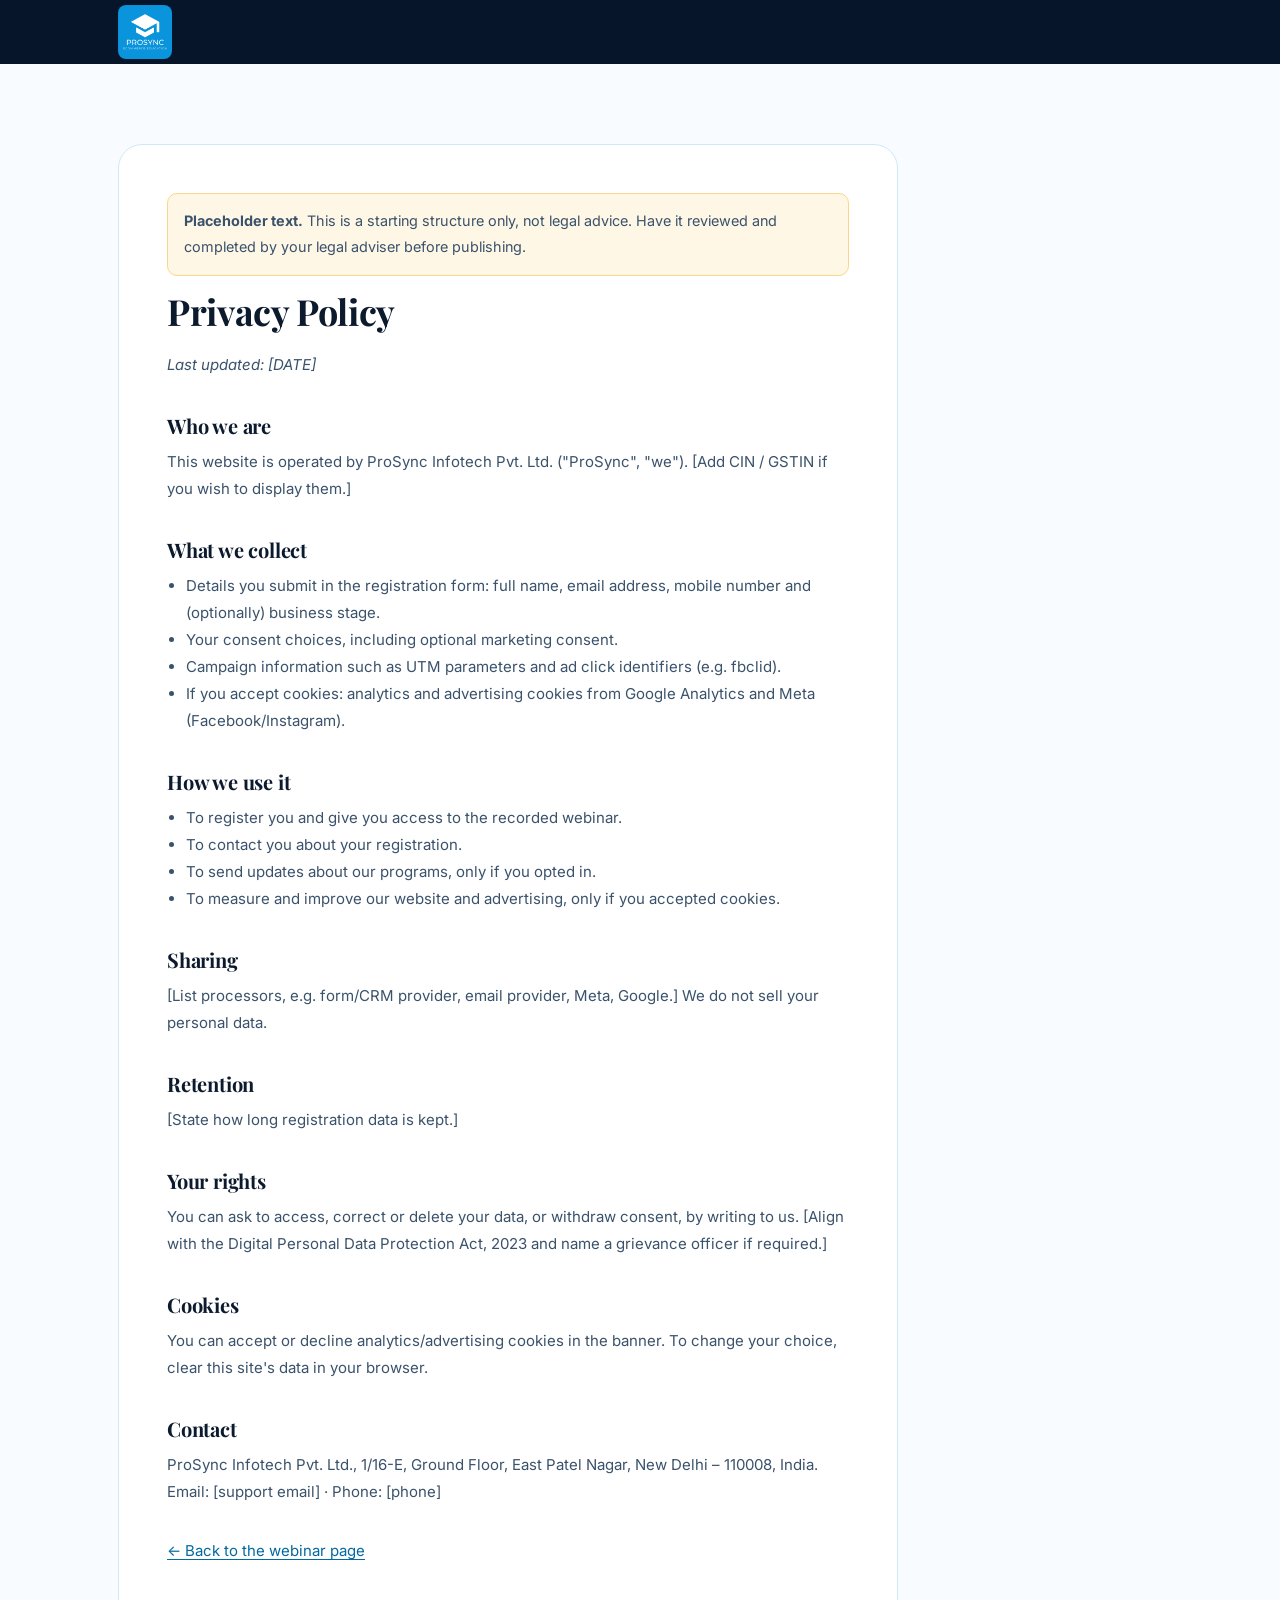
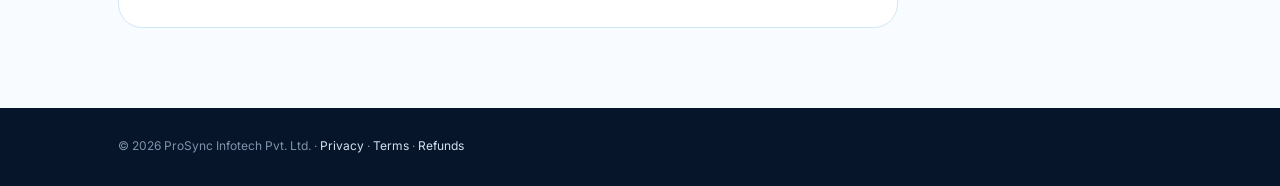
==== privacy-policy.html @ 49fde022 "Initial commit" ====
<!doctype html>
<html lang="en-IN">
<head>
  <meta charset="utf-8">
  <meta name="viewport" content="width=device-width, initial-scale=1">
  <title>Privacy Policy | ProSync Infotech</title>
  <meta name="description" content="Privacy Policy for ProSync Infotech's recorded e-commerce webinar.">
  <link rel="canonical" href="https://ecommerce-webinar.vercel.app/privacy-policy.html">
  <link rel="icon" type="image/png" sizes="32x32" href="assets/icons/favicon-32.png">
  <link rel="icon" type="image/png" sizes="192x192" href="assets/icons/favicon-192.png">
  <link rel="apple-touch-icon" href="assets/icons/apple-touch-icon.png">
  <link rel="preconnect" href="https://fonts.googleapis.com">
  <link rel="preconnect" href="https://fonts.gstatic.com" crossorigin>
  <link href="https://fonts.googleapis.com/css2?family=Playfair+Display:ital,wght@0,600;0,700;0,800;1,600;1,700&family=Inter:wght@400;500;600;700&display=swap" rel="stylesheet">
  <link rel="stylesheet" href="css/style.css">
  <link rel="stylesheet" href="css/responsive.css">
</head>
<body class="page">
  <header class="page-header">
    <div class="container header__inner">
      <a class="brand" href="index.html" aria-label="ProSync Infotech — back to webinar page">
        <img class="brand__logo" src="assets/images/prosync-logo.png" width="64" height="64" alt="ProSync Ecommerce Education">
      </a>
    </div>
  </header>
  <main class="page-main" id="main">
    <div class="container">
      <article class="legal">
        <p class="note"><strong>Placeholder text.</strong> This is a starting structure only, not legal advice. Have it reviewed and completed by your legal adviser before publishing.</p>
        <h1>Privacy Policy</h1>
        <p><em>Last updated: [DATE]</em></p>
        <h2>Who we are</h2>
        <p>This website is operated by ProSync Infotech Pvt. Ltd. ("ProSync", "we"). [Add CIN / GSTIN if you wish to display them.]</p>
        <h2>What we collect</h2>
        <ul>
          <li>Details you submit in the registration form: full name, email address, mobile number and (optionally) business stage.</li>
          <li>Your consent choices, including optional marketing consent.</li>
          <li>Campaign information such as UTM parameters and ad click identifiers (e.g. fbclid).</li>
          <li>If you accept cookies: analytics and advertising cookies from Google Analytics and Meta (Facebook/Instagram).</li>
        </ul>
        <h2>How we use it</h2>
        <ul>
          <li>To register you and give you access to the recorded webinar.</li>
          <li>To contact you about your registration.</li>
          <li>To send updates about our programs, only if you opted in.</li>
          <li>To measure and improve our website and advertising, only if you accepted cookies.</li>
        </ul>
        <h2>Sharing</h2>
        <p>[List processors, e.g. form/CRM provider, email provider, Meta, Google.] We do not sell your personal data.</p>
        <h2>Retention</h2>
        <p>[State how long registration data is kept.]</p>
        <h2>Your rights</h2>
        <p>You can ask to access, correct or delete your data, or withdraw consent, by writing to us. [Align with the Digital Personal Data Protection Act, 2023 and name a grievance officer if required.]</p>
        <h2>Cookies</h2>
        <p>You can accept or decline analytics/advertising cookies in the banner. To change your choice, clear this site's data in your browser.</p>
        <h2>Contact</h2>
        <p>ProSync Infotech Pvt. Ltd., 1/16-E, Ground Floor, East Patel Nagar, New Delhi – 110008, India.<br>Email: [support email] · Phone: [phone]</p>
        <p style="margin-top:2rem"><a href="index.html">← Back to the webinar page</a></p>
      </article>
    </div>
  </main>
  <footer class="site-footer" style="padding-top:28px">
    <div class="container footer__base" style="margin-top:0;border:0;padding-top:0">
      <p>© 2026 ProSync Infotech Pvt. Ltd. · <a href="privacy-policy.html">Privacy</a> · <a href="terms.html">Terms</a> · <a href="refund-policy.html">Refunds</a></p>
    </div>
  </footer>
</body>
</html>
---- css/style.css ----
/* ==========================================================================
   ProSync Grand E-Commerce AI Summit landing page — styles (mobile-first)
   Palette: Midnight Blue #08203F, Sky Blue #0EA5E9, with supporting blues.
   ========================================================================== */
:root {
  --navy-900: #061529;
  --navy: #08203f; /* brand Midnight Blue */
  --blue: #0ea5e9; /* reference accent */
  --blue-dark: #0284c7;
  --blue-deeper: #0369a1;
  --blue-soft: #e0f2fe;
  --sky: #0ea5e9; /* brand Sky Blue */
  --sky-300: #7dd3fc;
  --gold-soft: #fcd58a;
  --white: #ffffff;
  --light: #f8fbff;
  --line: #d1e9f6;
  --text: #0c1a2e; /* reference ink */
  --muted: #3a526b; /* reference ink-mid */
  --muted-light: #7a93ae; /* reference ink-light */

  --font-head: "Playfair Display", Georgia, "Times New Roman", serif;
  --font-body:
    "Inter", system-ui, -apple-system, "Segoe UI", Roboto, sans-serif;

  --fs-h1: clamp(34px, 4vw, 52px);
  --fs-h2: clamp(22px, 2.3vw, 30px);
  --fs-h3: 20px;
  --fs-lead: 15px;

  --r-sm: 10px;
  --r: 16px;
  --r-lg: 24px;
  --shadow-sm: 0 1px 2px rgba(8, 32, 63, 0.06), 0 2px 8px rgba(8, 32, 63, 0.05);
  --shadow:
    0 2px 6px rgba(8, 32, 63, 0.05), 0 18px 40px -18px rgba(8, 32, 63, 0.22);
  --shadow-lg: 0 30px 70px -30px rgba(3, 12, 28, 0.55);
  --ease: cubic-bezier(0.22, 0.61, 0.36, 1);
  --header-h: 60px;
  --gutter: 16px;
}
*, *::before, *::after {
  box-sizing: border-box;
}
[hidden] {
  display: none !important;
}
html {
  -webkit-text-size-adjust: 100%;
  scroll-behavior: smooth;
  scroll-padding-top: calc(var(--header-h) + 12px);
}
body {
  margin: 0;
  font-family: var(--font-body);
  font-size: 15px;
  line-height: 1.65;
  color: var(--text);
  background: var(--light);
  -webkit-font-smoothing: antialiased;
  overflow-x: hidden;
}
img, video, svg {
  display: block;
  max-width: 100%;
}
h1, h2, h3, h4 {
  font-family: var(--font-head);
  line-height: 1.2;
  margin: 0 0 0.5em;
  letter-spacing: -0.01em;
  color: inherit;
}
h2 {
  font-size: var(--fs-h2);
  font-weight: 700;
}
h3 {
  font-size: var(--fs-h3);
  font-weight: 700;
  letter-spacing: -0.01em;
}
p {
  margin: 0 0 1em;
}
a {
  color: var(--blue-deeper);
  text-underline-offset: 3px;
}
ul, ol {
  margin: 0;
  padding: 0;
}
button {
  font: inherit;
}
.ic {
  width: 1.25em;
  height: 1.25em;
  fill: none;
  stroke: currentColor;
  stroke-width: 1.8;
  stroke-linecap: round;
  stroke-linejoin: round;
  flex-shrink: 0;
}
.sr-only {
  position: absolute;
  width: 1px;
  height: 1px;
  overflow: hidden;
  clip: rect(0 0 0 0);
  white-space: nowrap;
}
.skip-link {
  position: absolute;
  left: 12px;
  top: -60px;
  z-index: 200;
  background: var(--white);
  color: var(--navy);
  padding: 10px 16px;
  border-radius: var(--r-sm);
  font-weight: 600;
}
.skip-link:focus {
  top: 12px;
}
:focus-visible {
  outline: 3px solid var(--sky);
  outline-offset: 3px;
  border-radius: 6px;
}
.container {
  width: 100%;
  max-width: 1100px;
  margin: 0 auto;
  padding: 0 var(--gutter);
}
/* ---------- Buttons ---------- */
.btn {
  --bg: var(--navy);
  --fg: var(--white);
  display: inline-flex;
  align-items: center;
  justify-content: center;
  gap: 0.55em;
  min-height: 44px;
  padding: 0.8em 1.6em;
  border: 1.5px solid transparent;
  border-radius: 6px;
  background: var(--bg);
  color: var(--fg);
  font-family: var(--font-body);
  font-weight: 600;
  font-size: 15px;
  line-height: 1.2;
  letter-spacing: 0.01em;
  text-decoration: none;
  cursor: pointer;
  text-align: center;
  transition:
    transform 0.2s var(--ease),
    box-shadow 0.2s var(--ease),
    background-color 0.2s,
    color 0.2s;
}
.btn .ic {
  transition: transform 0.2s var(--ease);
}
.btn:hover .ic {
  transform: translateX(3px);
}
.btn--primary {
  --bg: var(--blue);
  background: var(--bg);
  box-shadow: 0 3px 14px rgba(14, 165, 233, 0.3);
}
.btn--primary:hover {
  --bg: var(--blue-dark);
  transform: translateY(-1px);
  box-shadow: 0 5px 20px rgba(14, 165, 233, 0.4);
}
.btn--primary:active {
  transform: translateY(0);
}
.btn--sm {
  min-height: 38px;
  padding: 0.5em 1.2em;
  font-size: 14px;
}
.btn--lg {
  min-height: 48px;
  padding: 0.85em 1.8em;
  font-size: 15px;
}
.btn--block {
  width: 100%;
}
.btn:disabled {
  opacity: 0.7;
  cursor: progress;
  transform: none;
}
/* ---------- Small elements ---------- */
.pill {
  display: inline-flex;
  align-items: center;
  gap: 0.5em;
  padding: 0.4em 0.9em;
  border-radius: 999px;
  font-size: 12.5px;
  font-weight: 600;
}
.pill--dark {
  background: rgba(14, 165, 233, 0.12);
  color: var(--sky-300);
  border: 1px solid rgba(14, 165, 233, 0.3);
}
.eyebrow {
  font-family: var(--font-body);
  font-size: 11px;
  font-weight: 700;
  letter-spacing: 0.14em;
  text-transform: uppercase;
  color: var(--blue);
  margin-bottom: 10px;
}
.eyebrow--gold {
  color: var(--gold-soft);
}
.eyebrow--cyan {
  color: var(--sky-300);
}
.dot {
  width: 8px;
  height: 8px;
  border-radius: 50%;
  background: #ef4444;
  box-shadow: 0 0 0 4px rgba(239, 68, 68, 0.18);
  flex-shrink: 0;
}
.tag {
  display: inline-flex;
  align-items: center;
  gap: 0.5em;
  font-size: 0.78rem;
  font-weight: 700;
  letter-spacing: 0.04em;
  text-transform: uppercase;
  padding: 0.45em 0.85em;
  border-radius: 999px;
}
.tag--rec {
  background: rgba(6, 21, 41, 0.82);
  color: var(--white);
}
/* ---------- Header ---------- */
.site-header {
  position: fixed;
  inset: 0 0 auto 0;
  z-index: 100;
  height: var(--header-h);
  color: var(--white);
  transition:
    background-color 0.3s,
    box-shadow 0.3s,
    backdrop-filter 0.3s;
}
.site-header.is-scrolled {
  background: rgba(6, 21, 41, 0.9);
  backdrop-filter: blur(10px);
  -webkit-backdrop-filter: blur(10px);
  box-shadow: 0 1px 0 rgba(255, 255, 255, 0.08);
}
.header__inner {
  height: 100%;
  display: flex;
  align-items: center;
  justify-content: space-between;
  gap: 1rem;
}
.brand {
  display: inline-flex;
  align-items: center;
  gap: 0.6em;
  text-decoration: none;
  color: inherit;
}
.site-footer a.f-addr {
  align-items: flex-start;
  line-height: 1.55;
}
.site-footer a.f-addr .ic {
  margin-top: 0.15em;
}
.brand__logo {
  display: block;
  width: auto;
  height: 54px;
  border-radius: 8px;
}
.site-footer .brand__logo {
  height: 84px;
}
.nav-toggle {
  position: relative;
  width: 44px;
  height: 44px;
  border: 0;
  border-radius: 12px;
  background: rgba(255, 255, 255, 0.08);
  color: var(--white);
  cursor: pointer;
}
.nav-toggle__bar, .nav-toggle__bar::before, .nav-toggle__bar::after {
  position: absolute;
  left: 12px;
  width: 20px;
  height: 2px;
  border-radius: 2px;
  background: currentColor;
  content: "";
  transition:
    transform 0.25s var(--ease),
    opacity 0.2s;
}
.nav-toggle__bar {
  top: 21px;
}
.nav-toggle__bar::before {
  left: 0;
  top: -6px;
}
.nav-toggle__bar::after {
  left: 0;
  top: 6px;
}
.nav-open .nav-toggle__bar {
  background: transparent;
}
.nav-open .nav-toggle__bar::before {
  transform: translateY(6px) rotate(45deg);
}
.nav-open .nav-toggle__bar::after {
  transform: translateY(-6px) rotate(-45deg);
}
.site-nav {
  position: fixed;
  inset: var(--header-h) 0 auto 0;
  display: grid;
  gap: 0.25rem;
  padding: 1rem var(--gutter) 1.5rem;
  background: var(--navy-900);
  border-bottom: 1px solid rgba(255, 255, 255, 0.08);
  transform: translateY(-8px);
  opacity: 0;
  visibility: hidden;
  transition:
    opacity 0.2s,
    transform 0.25s var(--ease),
    visibility 0s 0.25s;
}
.nav-open .site-nav {
  opacity: 1;
  transform: none;
  visibility: visible;
  transition:
    opacity 0.2s,
    transform 0.25s var(--ease);
}
.site-nav a:not(.btn) {
  color: #d5e1f0;
  text-decoration: none;
  font-weight: 500;
  font-size: 14px;
  padding: 0.75rem 0.25rem;
  border-bottom: 1px solid rgba(255, 255, 255, 0.06);
}
.site-nav a:not(.btn):hover {
  color: var(--white);
}
.site-nav .btn {
  margin-top: 0.75rem;
}
/* ---------- Hero ---------- */
.hero {
  position: relative;
  overflow: hidden;
  isolation: isolate;
  background: var(--navy-900);
  color: var(--white);
  padding: calc(var(--header-h) + 20px) 0 48px;
}
.hero__bg {
  position: absolute;
  inset: 0;
  z-index: -1;
  background:
    radial-gradient(
      60% 50% at 85% 20%,
      rgba(14, 165, 233, 0.22),
      transparent 70%
    ),
    radial-gradient(
      50% 50% at 10% 90%,
      rgba(23, 105, 255, 0.2),
      transparent 70%
    ),
    linear-gradient(180deg, var(--navy-900), var(--navy));
}
.hero__bg::after {
  content: "";
  position: absolute;
  inset: 0;
  background-image:
    linear-gradient(rgba(255, 255, 255, 0.04) 1px, transparent 1px),
    linear-gradient(90deg, rgba(255, 255, 255, 0.04) 1px, transparent 1px);
  background-size: 56px 56px;
  mask-image: radial-gradient(70% 60% at 60% 40%, #000, transparent 75%);
  -webkit-mask-image: radial-gradient(
    70% 60% at 60% 40%,
    #000,
    transparent 75%
  );
}
.hero__grid {
  display: grid;
  gap: 2.25rem;
}
.hero__title {
  font-size: var(--fs-h1);
  font-weight: 800;
  letter-spacing: -0.02em;
  line-height: 1.15;
  margin: 20px 0;
}
.hero__title span {
  color: var(--sky-300);
  font-style: italic;
}
.hero__title--first {
  margin-bottom: 0;
}
.hero__title--second {
  margin-top: 0;
  font-size: clamp(22px, 2.4vw, 32px);
}
.hero__sub {
  font-size: var(--fs-lead);
  line-height: 1.8;
  color: #c6d3e3;
  max-width: 520px;
}
.price-tag {
  position: relative;
  display: inline-flex;
  flex-direction: column;
  align-items: flex-start;
  margin: 2rem 0 0;
  padding: 22px 30px 12px;
  border-radius: 18px;
  background: linear-gradient(
    160deg,
    rgba(14, 165, 233, 0.24),
    rgba(8, 32, 63, 0.55) 70%
  );
  border: 1px solid rgba(125, 211, 252, 0.35);
  box-shadow:
    inset 0 1px 0 rgba(255, 255, 255, 0.18),
    0 18px 40px -18px rgba(14, 165, 233, 0.7);
  -webkit-backdrop-filter: blur(10px);
  backdrop-filter: blur(10px);
}
.price-tag__label {
  position: absolute;
  top: -12px;
  left: 24px;
  padding: 4px 14px;
  border-radius: 999px;
  background: var(--blue);
  color: var(--white);
  font-size: 11px;
  font-weight: 700;
  letter-spacing: 0.14em;
  text-transform: uppercase;
  box-shadow: 0 6px 16px -4px rgba(14, 165, 233, 0.7);
}
.price-tag__amount {
  font-family: var(--font-body);
  font-size: clamp(38px, 6vw, 50px);
  font-weight: 800;
  line-height: 1.1;
  letter-spacing: -0.02em;
  background: linear-gradient(180deg, #ffffff 30%, var(--sky-300));
  -webkit-background-clip: text;
  background-clip: text;
  color: transparent;
}
.price-tag__note {
  align-self: stretch;
  margin-top: 8px;
  padding-top: 8px;
  border-top: 1px dashed rgba(125, 211, 252, 0.35);
  font-size: 12.5px;
  color: #d5e1f0;
}
.hero__actions {
  display: grid;
  gap: 0.75rem;
  margin: 1.75rem 0 1.5rem;
}
.hero__facts {
  list-style: none;
  display: grid;
  gap: 0.45rem;
  font-size: 13px;
  color: #afc0d4;
}
.hero__facts li {
  display: flex;
  align-items: center;
  gap: 0.55em;
}
.hero__facts .ic {
  color: var(--sky);
}
.hero__media {
  position: relative;
  margin: 0;
  max-width: 460px;
  width: 100%;
  justify-self: center;
}
/* Glass frame around the photo */
.hero__media {
  padding: 10px;
  border-radius: calc(var(--r-lg) + 10px);
  background: linear-gradient(
    145deg,
    rgba(255, 255, 255, 0.22),
    rgba(255, 255, 255, 0.05) 45%,
    rgba(14, 165, 233, 0.18)
  );
  border: 1px solid rgba(255, 255, 255, 0.28);
  box-shadow:
    inset 0 1px 0 rgba(255, 255, 255, 0.35),
    0 30px 60px -20px rgba(3, 12, 28, 0.75),
    0 0 60px -10px rgba(14, 165, 233, 0.35);
  -webkit-backdrop-filter: blur(16px) saturate(160%);
  backdrop-filter: blur(16px) saturate(160%);
}
.hero__media picture, .hero__media img, .hero__video {
  border-radius: var(--r-lg);
}
.hero__video {
  display: block;
  width: 100%;
  height: auto;
  aspect-ratio: 16 / 9;
  object-fit: cover;
  background: var(--navy-900);
  cursor: pointer;
  box-shadow: 0 10px 30px -10px rgba(3, 12, 28, 0.6);
}
/* Play/pause + sound controls (glass, top-right of the video) */
.hero__controls {
  position: absolute;
  top: 22px;
  right: 22px;
  display: flex;
  gap: 8px;
}
.vc-btn {
  display: grid;
  place-items: center;
  width: 38px;
  height: 38px;
  padding: 0;
  border-radius: 50%;
  border: 1px solid rgba(255, 255, 255, 0.35);
  background: rgba(6, 21, 41, 0.5);
  color: var(--white);
  cursor: pointer;
  -webkit-backdrop-filter: blur(10px);
  backdrop-filter: blur(10px);
  transition: background-color 0.2s, transform 0.2s var(--ease);
}
.vc-btn:hover {
  background: rgba(14, 165, 233, 0.75);
  transform: scale(1.06);
}
.vc-btn svg {
  width: 18px;
  height: 18px;
}
.vc-play, .vc-muted {
  display: none;
}
.hero__media.is-paused .vc-play {
  display: block;
}
.hero__media.is-paused .vc-pause {
  display: none;
}
.hero__media.is-muted .vc-muted {
  display: block;
}
.hero__media.is-muted .vc-sound {
  display: none;
}
/* Shown only while the browser is blocking sound */
.vc-prompt {
  position: absolute;
  left: 50%;
  top: 22px;
  transform: translateX(-50%);
  display: none;
  align-items: center;
  gap: 8px;
  padding: 8px 16px;
  border-radius: 999px;
  border: 1px solid rgba(255, 255, 255, 0.4);
  background: rgba(14, 165, 233, 0.85);
  color: var(--white);
  font: 600 13px/1 var(--font-body);
  white-space: nowrap;
  cursor: pointer;
  box-shadow: 0 8px 24px -8px rgba(14, 165, 233, 0.8);
  -webkit-backdrop-filter: blur(10px);
  backdrop-filter: blur(10px);
  animation: vc-pulse 1.6s ease-in-out infinite;
}
.vc-prompt svg {
  width: 16px;
  height: 16px;
}
.hero__media.needs-gesture .vc-prompt {
  display: inline-flex;
}
/* Tablet + phone: bigger touch targets, tighter frame, centred sound prompt */
@media (max-width: 1023px) {
  .hero__media {
    max-width: 560px;
    margin-inline: auto;
    padding: 8px;
  }
  .hero__controls {
    top: 16px;
    right: 16px;
  }
  .vc-btn {
    width: 44px;
    height: 44px;
  }
  .hero__badge {
    left: 16px;
    right: 16px;
    bottom: 16px;
  }
  .price-tag {
    margin-top: 1.25rem;
  }
}
@media (max-width: 480px) {
  .hero__media {
    padding: 6px;
    border-radius: 22px;
  }
  .hero__video, .hero__media img {
    border-radius: 16px;
  }
  .hero__badge {
    left: 12px;
    right: 12px;
    bottom: 12px;
    padding: 0.55rem 0.8rem;
  }
  .hero__badge strong {
    font-size: 13px;
  }
  .hero__badge small {
    font-size: 11px;
  }
  .vc-prompt {
    top: 50%;
    left: 50%;
    transform: translate(-50%, -50%);
    padding: 10px 14px;
    font-size: 12.5px;
  }
  .price-tag {
    display: flex;
    width: 100%;
    padding: 22px 20px 12px;
  }
  .price-tag__amount {
    font-size: clamp(38px, 12vw, 48px);
  }
}
/* While sound is blocked by the browser, nudge the viewer to unmute */
.hero__media.is-muted.needs-gesture [data-video-mute] {
  animation: vc-pulse 1.6s ease-in-out infinite;
}
@keyframes vc-pulse {
  0%, 100% {
    box-shadow: 0 0 0 0 rgba(14, 165, 233, 0.7);
  }
  50% {
    box-shadow: 0 0 0 9px rgba(14, 165, 233, 0);
  }
}
.hero__media img {
  width: 100%;
  height: auto;
  aspect-ratio: 4 / 5;
  object-fit: cover;
  box-shadow: 0 10px 30px -10px rgba(3, 12, 28, 0.6);
}
/* Soft sky-blue glow behind the frame */
.hero__media::before {
  content: "";
  position: absolute;
  inset: -12% -16%;
  z-index: -1;
  background: radial-gradient(
    closest-side,
    rgba(14, 165, 233, 0.4),
    rgba(23, 105, 255, 0.14) 60%,
    transparent
  );
  filter: blur(30px);
  pointer-events: none;
}
.hero__badge {
  position: absolute;
  left: 22px;
  bottom: 22px;
  right: 22px;
  display: flex;
  align-items: center;
  gap: 0.75rem;
  padding: 0.7rem 1rem;
  border-radius: var(--r);
  background: rgba(6, 21, 41, 0.55);
  border: 1px solid rgba(255, 255, 255, 0.25);
  color: var(--white);
  box-shadow:
    inset 0 1px 0 rgba(255, 255, 255, 0.2),
    0 10px 30px -10px rgba(3, 12, 28, 0.7);
  -webkit-backdrop-filter: blur(14px) saturate(170%);
  backdrop-filter: blur(14px) saturate(170%);
}
.hero__badge strong {
  display: block;
  font-family: var(--font-body);
  font-size: 14px;
}
.hero__badge small {
  display: block;
  color: #c6d3e3;
  font-size: 12px;
  line-height: 1.35;
}
.scroll-cue {
  position: absolute;
  left: 50%;
  bottom: 14px;
  transform: translateX(-50%);
  display: none;
  place-items: center;
  width: 40px;
  height: 40px;
  border-radius: 50%;
  color: #c6d3e3;
  border: 1px solid rgba(255, 255, 255, 0.2);
}
.scroll-cue .ic {
  width: 18px;
  height: 18px;
}
/* Hero entrance */
@media (prefers-reduced-motion: no-preference) {
  .hero__copy > * {
    animation: rise 0.8s var(--ease) both;
  }
  .hero__copy > *:nth-child(2) {
    animation-delay: 0.08s;
  }
  .hero__copy > *:nth-child(3) {
    animation-delay: 0.16s;
  }
  .hero__copy > *:nth-child(4) {
    animation-delay: 0.24s;
  }
  .hero__copy > *:nth-child(5) {
    animation-delay: 0.32s;
  }
  .hero__media {
    animation: rise 1s 0.15s var(--ease) both;
  }
  .scroll-cue .ic {
    animation: nudge 2.2s ease-in-out infinite;
  }
}
@keyframes rise {
  from {
    opacity: 0;
    transform: translateY(18px);
  }
  to {
    opacity: 1;
    transform: none;
  }
}
@keyframes nudge {
  0%, 100% {
    transform: translateY(0);
  }
  50% {
    transform: translateY(4px);
  }
}
/* ---------- Sections ---------- */
.section {
  padding: clamp(44px, 6vw, 68px) 0;
}
.section--light {
  background: var(--blue-soft);
}
.section--dark {
  background: var(--navy);
  color: var(--white);
}
.section-head {
  max-width: 640px;
  margin: 0 auto clamp(32px, 4vw, 48px);
  text-align: center;
}
.section-head p:not(.eyebrow) {
  color: var(--muted);
  font-size: var(--fs-lead);
}
.section-head--dark h2 {
  color: var(--white);
}
/* ---------- Session lineup (dark pill rows) ---------- */
.lineup {
  list-style: none;
  display: grid;
  gap: 14px;
  max-width: 1080px;
  margin: 0 auto;
  padding: 0;
}
.lineup__row {
  --dot: var(--sky-300);
  display: flex;
  align-items: center;
  gap: 14px;
  padding: 20px 22px;
  border-radius: 18px;
  background: #121417;
  border: 1px solid rgba(255, 255, 255, 0.09);
  transition:
    background 0.25s,
    color 0.25s,
    transform 0.25s;
}
/* Collapsible rest of the list: grid-rows 0fr -> 1fr gives a smooth height animation */
.lineup-more {
  display: grid;
  grid-template-rows: 0fr;
  opacity: 0;
  max-width: 1080px;
  margin: 0 auto;
  transition:
    grid-template-rows 1.1s cubic-bezier(0.22, 0.61, 0.36, 1),
    opacity 1.1s ease,
    margin-top 1.1s ease;
}
.lineup-more.is-open {
  grid-template-rows: 1fr;
  opacity: 1;
  margin-top: 14px;
}
.lineup-more__inner {
  overflow: hidden;
  min-height: 0;
}
.lineup-cta {
  display: flex;
  justify-content: center;
  margin-top: 28px;
}
.lineup-toggle {
  gap: 10px;
}
.lineup-toggle__ic {
  transform: rotate(90deg);
  transition: transform 0.6s ease;
}
.lineup-toggle.is-open .lineup-toggle__ic {
  transform: rotate(-90deg);
}
@media (prefers-reduced-motion: reduce) {
  .lineup-more,
  .lineup-toggle__ic {
    transition: none;
  }
}
.lineup__row:nth-child(3n + 2) {
  --dot: #ffb02e;
}
.lineup__row:nth-child(3n) {
  --dot: #8b9cff;
}
.lineup__time {
  flex: 0 0 auto;
  min-width: 112px;
  display: inline-flex;
  align-items: center;
  gap: 10px;
  font-size: 13px;
  font-weight: 800;
  letter-spacing: 0.02em;
  text-transform: uppercase;
  color: #c9d1db;
}
.lineup__time::before {
  content: "";
  width: 8px;
  height: 8px;
  border-radius: 50%;
  background: var(--dot);
  box-shadow: 0 0 8px var(--dot);
}
.lineup__title {
  font-size: clamp(15px, 1.6vw, 18px);
  font-weight: 700;
  color: var(--white);
}
.lineup__meta {
  margin-left: auto;
  flex: 0 0 auto;
  font-size: 12.5px;
  font-weight: 600;
  color: #8f9aa8;
  white-space: nowrap;
}
.lineup__row:hover .lineup__meta {
  color: rgba(255, 255, 255, 0.85);
}
.lineup__row:hover {
  background: linear-gradient(100deg, var(--blue-deeper), var(--sky));
  border-color: rgba(125, 211, 252, 0.5);
  transform: translateX(4px);
}
.lineup__row:hover .lineup__time,
.lineup__row:hover .lineup__title {
  color: var(--white);
}
.lineup__row:hover .lineup__time::before {
  background: var(--white);
  box-shadow: 0 0 8px rgba(255, 255, 255, 0.7);
}
@media (max-width: 600px) {
  .lineup__row {
    flex-direction: column;
    align-items: flex-start;
    gap: 6px;
  }
  .lineup__meta {
    margin-left: 0;
  }
}
/* Reveal (only active when JS adds .js-reveal) */
.js-reveal [data-reveal] {
  opacity: 0;
  transform: translateY(22px);
  transition:
    opacity 0.7s var(--ease),
    transform 0.7s var(--ease);
}
.js-reveal [data-reveal].is-visible {
  opacity: 1;
  transform: none;
}
/* ---------- Timeline (mobile: single column, line on the left) ---------- */
.timeline {
  position: relative;
  max-width: 1000px;
  margin: 0 auto;
}
.timeline__list {
  list-style: none;
  display: grid;
  gap: 1.25rem;
}
.timeline__line {
  position: absolute;
  left: 23px;
  top: 8px;
  bottom: 8px;
  width: 2px;
  background: var(--line);
  border-radius: 2px;
  overflow: hidden;
}
.timeline__fill {
  position: absolute;
  inset: 0;
  background: linear-gradient(var(--sky), var(--blue));
  transform-origin: top;
  transform: scaleY(0);
}
.tl-item {
  position: relative;
  padding-left: 64px;
}
.tl-card {
  position: relative;
  background: var(--white);
  border: 1px solid var(--line);
  border-radius: var(--r);
  padding: 1.25rem 1.25rem 1.1rem;
  box-shadow: var(--shadow-sm);
  transition:
    box-shadow 0.25s var(--ease),
    transform 0.25s var(--ease);
}
.tl-card:hover {
  box-shadow: var(--shadow);
  transform: translateY(-2px);
}
.tl-card h3 {
  margin-bottom: 0.35em;
}
.tl-card p {
  color: var(--muted);
  margin: 0;
  font-size: 14px;
}
.tl-card h3 {
  font-family: var(--font-body);
  font-size: 15px;
  font-weight: 600;
}
.tl-visual {
  position: absolute;
  left: -64px;
  top: 14px;
  width: 48px;
  height: 48px;
  border-radius: 14px;
  display: grid;
  place-items: center;
  background: var(--white);
  color: var(--blue);
  border: 1px solid var(--line);
  box-shadow: var(--shadow-sm);
}
.tl-visual .ic {
  width: 24px;
  height: 24px;
}
.tl-num {
  display: inline-block;
  font-family: var(--font-body);
  font-size: 11px;
  font-weight: 800;
  letter-spacing: 0.12em;
  text-transform: uppercase;
  color: var(--sky);
  margin-bottom: 0.35rem;
}
.tl-item:last-child .tl-visual {
  background: linear-gradient(135deg, var(--blue), var(--sky));
  color: var(--white);
  border-color: transparent;
}
/* ---------- Webinar showcase ---------- */
.showcase {
  display: grid;
  gap: 1.5rem;
  background: var(--white);
  border: 1px solid var(--line);
  border-radius: var(--r-lg);
  padding: 1rem;
  box-shadow: var(--shadow);
}
.showcase__media {
  position: relative;
  padding: 8px;
  border-radius: 22px;
  background: linear-gradient(145deg, #ffffff, #e3f1fc);
  border: 1px solid rgba(14, 165, 233, 0.25);
  box-shadow: 0 22px 44px -20px rgba(8, 32, 63, 0.5), 0 0 0 1px rgba(255, 255, 255, 0.8) inset;
}
.showcase__media img {
  display: block;
  width: 100%;
  height: auto;
  aspect-ratio: 16 / 9;
  object-fit: cover;
  border-radius: 16px;
  box-shadow: 0 8px 22px -10px rgba(8, 32, 63, 0.45);
}
/* compact "Recorded · On demand" tag so it doesn't cover the picture */
.showcase__media .tag {
  position: absolute;
  left: 18px;
  top: 18px;
  gap: 0.4em;
  padding: 0.3em 0.7em;
  font-size: 10px;
  line-height: 1.2;
  letter-spacing: 0.06em;
  border: 1px solid rgba(255, 255, 255, 0.22);
  -webkit-backdrop-filter: blur(8px);
  backdrop-filter: blur(8px);
}
.showcase__media .tag .dot {
  width: 6px;
  height: 6px;
  box-shadow: 0 0 0 3px rgba(239, 68, 68, 0.2);
}
.showcase__info {
  padding: 0.25rem 0.5rem 0.5rem;
}
.showcase__info h3 {
  font-size: 20px;
}
.specs {
  margin: 1rem 0 1.5rem;
  display: grid;
}
.specs > div {
  display: grid;
  grid-template-columns: 7.5rem 1fr;
  gap: 1rem;
  padding: 0.75rem 0;
  border-bottom: 1px solid var(--line);
  font-size: 14px;
}
.specs > div:last-child {
  border-bottom: 0;
}
.specs dt {
  color: var(--muted);
  font-weight: 500;
}
.specs dd {
  margin: 0;
  font-weight: 500;
}
/* ---------- Learn grid ---------- */
.grid-learn {
  display: grid;
  gap: 1rem;
}
.learn-card {
  background: var(--white);
  border: 1px solid var(--line);
  border-radius: var(--r);
  padding: 1.4rem;
  transition:
    transform 0.25s var(--ease),
    box-shadow 0.25s var(--ease);
}
.learn-card:hover {
  transform: translateY(-4px);
  box-shadow: var(--shadow);
}
.learn-card p {
  color: var(--muted);
  margin: 0;
  font-size: 14px;
}
.learn-card h3, .aud-card h3 {
  font-family: var(--font-body);
  font-size: 15px;
  font-weight: 600;
  margin-bottom: 7px;
}
.learn-ic {
  display: inline-grid;
  place-items: center;
  width: 48px;
  height: 48px;
  border-radius: 14px;
  margin-bottom: 1rem;
  background: rgba(14, 165, 233, 0.1);
  color: var(--blue);
}
.learn-ic .ic {
  width: 24px;
  height: 24px;
}
.learn-card:nth-child(3n + 2) .learn-ic {
  background: rgba(23, 105, 255, 0.1);
}
.learn-card:nth-child(3n) .learn-ic {
  background: rgba(245, 158, 11, 0.14);
  color: #b45309;
}
/* ---------- Audience ---------- */
.grid-4 {
  display: grid;
  gap: 1rem;
}
.aud-card {
  padding: 1.5rem;
  border-radius: var(--r);
  border: 1px solid var(--line);
  background: linear-gradient(180deg, var(--white), var(--light));
  transition:
    transform 0.25s var(--ease),
    box-shadow 0.25s var(--ease);
}
.aud-card:hover {
  transform: translateY(-4px);
  box-shadow: var(--shadow);
}
.aud-card > .ic {
  width: 30px;
  height: 30px;
  color: var(--blue);
  margin-bottom: 1rem;
}
.aud-card p {
  color: var(--muted);
  margin: 0;
  font-size: 14px;
}
.center-cta {
  text-align: center;
  margin-top: 2.5rem;
}
/* ---------- Speaker ---------- */
.speaker {
  display: grid;
  gap: 2rem;
  align-items: center;
}
.speaker__photo {
  position: relative;
  isolation: isolate;
  max-width: 400px;
  width: 100%;
  justify-self: center;
  padding: 10px;
  border-radius: calc(var(--r-lg) + 8px);
  /* glass frame */
  background: linear-gradient(145deg, rgba(255, 255, 255, 0.75), rgba(186, 230, 253, 0.35) 55%, rgba(255, 255, 255, 0.55));
  border: 1px solid rgba(255, 255, 255, 0.85);
  -webkit-backdrop-filter: blur(16px) saturate(170%);
  backdrop-filter: blur(16px) saturate(170%);
  box-shadow:
    inset 0 1px 0 rgba(255, 255, 255, 0.95),
    inset 0 -1px 0 rgba(14, 165, 233, 0.25),
    0 30px 60px -24px rgba(3, 105, 161, 0.45);
}
/* blue glow behind the frame */
.speaker__photo::before {
  content: "";
  position: absolute;
  z-index: -1;
  inset: 8% -10% -8% 12%;
  border-radius: 50%;
  background: radial-gradient(circle at 60% 60%, rgba(14, 165, 233, 0.55), rgba(23, 105, 255, 0.25) 55%, transparent 75%);
  filter: blur(34px);
}
.speaker__photo img {
  display: block;
  width: 100%;
  height: auto;
  aspect-ratio: 4 / 5;
  object-fit: cover;
  border-radius: var(--r-lg);
  box-shadow: 0 14px 30px -16px rgba(8, 32, 63, 0.6);
}
.speaker__copy h2 {
  margin-bottom: 0.15em;
}
.speaker__role {
  font-weight: 600;
  color: var(--blue-deeper);
  margin-bottom: 1.25em;
}
.speaker__copy > p:not(.eyebrow):not(.speaker__role) {
  color: var(--muted);
  line-height: 1.85;
}
.speaker__facts {
  list-style: none;
  display: flex;
  flex-wrap: wrap;
  gap: 0.5rem;
  margin: 1.5rem 0;
}
.speaker__facts li {
  display: inline-flex;
  align-items: center;
  gap: 0.5em;
  padding: 0.5em 0.9em;
  border-radius: 999px;
  background: var(--white);
  border: 1px solid var(--line);
  font-size: 12.5px;
  font-weight: 500;
}
.speaker__facts .ic {
  width: 1.05em;
  height: 1.05em;
  color: var(--blue);
}
.link-social {
  display: inline-flex;
  align-items: center;
  gap: 0.5em;
  font-weight: 600;
  text-decoration: none;
}
.link-social:hover {
  text-decoration: underline;
}
/* ---------- Proof ---------- */
.grid-3 {
  display: grid;
  gap: 1rem;
}
.quote-card {
  margin: 0;
  padding: 1.5rem;
  border: 1px solid var(--line);
  border-radius: var(--r);
  background: var(--white);
  box-shadow: var(--shadow-sm);
}
.quote-card blockquote {
  margin: 0 0 1rem;
  font-size: 15px;
  line-height: 1.7;
  color: var(--muted);
}
.quote-card figcaption strong {
  display: block;
  font-size: 15px;
}
.quote-card figcaption span {
  color: var(--muted-light);
  font-size: 12px;
}
/* ---------- Offer ---------- */
.section--register {
  background:
    radial-gradient(
      60% 50% at 0% 0%,
      rgba(14, 165, 233, 0.16),
      transparent 70%
    ),
    linear-gradient(180deg, var(--navy), var(--navy-900));
  color: var(--white);
}
.offer h2 {
  color: var(--white);
}
/* ---------- Footer ---------- */
.site-footer {
  background: var(--navy-900);
  color: #afc0d4;
  padding: 48px 0 calc(24px + env(safe-area-inset-bottom));
  font-size: 13px;
}
.footer__grid {
  display: grid;
  gap: 2rem;
}
.footer__about {
  margin-top: 1rem;
  max-width: 34em;
}
.footer__h {
  font-family: var(--font-body);
  font-size: 11px;
  font-weight: 700;
  letter-spacing: 0.14em;
  text-transform: uppercase;
  color: var(--white);
  margin-bottom: 0.9rem;
}
.site-footer ul {
  list-style: none;
  display: grid;
  gap: 0.55rem;
}
.site-footer a {
  color: #d5e1f0;
  text-decoration: none;
  display: inline-flex;
  align-items: center;
  gap: 0.5em;
}
.site-footer a:hover {
  color: var(--white);
  text-decoration: underline;
}
.footer__base {
  margin-top: 2.5rem;
  padding-top: 1.5rem;
  border-top: 1px solid rgba(255, 255, 255, 0.08);
  font-size: 12px;
  color: #7f93ac;
}
.footer__base p {
  margin: 0 0 0.4rem;
}
/* ---------- Simple pages (legal / thank-you) ---------- */
.page {
  min-height: 100vh;
  display: flex;
  flex-direction: column;
  background: var(--light);
}
.page-header {
  background: var(--navy-900);
}
.page-header .header__inner {
  height: var(--header-h);
}
.page-main {
  flex: 1;
  padding: clamp(40px, 7vw, 80px) 0;
}
.legal {
  max-width: 780px;
  background: var(--white);
  border: 1px solid var(--line);
  border-radius: var(--r-lg);
  padding: clamp(1.5rem, 4vw, 3rem);
}
.legal h1 {
  font-size: clamp(28px, 3vw, 36px);
}
.legal h2 {
  font-size: 20px;
  margin-top: 1.8em;
}
.legal p, .legal li {
  color: var(--muted);
  line-height: 1.8;
}
.legal ul {
  padding-left: 1.2rem;
  margin-bottom: 1em;
}
.legal .note {
  padding: 0.9rem 1rem;
  border-radius: var(--r-sm);
  background: #fff7e6;
  border: 1px solid #fcd58a;
  font-size: 0.9rem;
}
@media (prefers-reduced-motion: reduce) {
  *, *::before, *::after {
    animation-duration: 0.001ms !important;
    animation-iteration-count: 1 !important;
    transition-duration: 0.001ms !important;
    scroll-behavior: auto !important;
  }
}
/* ---------- Registration (simple) ---------- */
.reg-simple__sub {
  color: #c6d3e3;
  margin-bottom: 1.25rem;
}
.reg-simple__price {
  font-family: var(--font-body);
  font-size: clamp(44px, 9vw, 64px);
  font-weight: 800;
  line-height: 1.1;
  letter-spacing: -0.02em;
  margin: 0 0 1.5rem;
  background: linear-gradient(180deg, #fff 30%, var(--sky-300));
  -webkit-background-clip: text;
  background-clip: text;
  color: transparent;
}
/* Registration: two columns (text left, photo right) */
.reg-split {
  display: grid;
  gap: 2rem;
  align-items: center;
}
.reg-split__copy {
  display: flex;
  flex-direction: column;
  align-items: flex-start;
  text-align: left;
}
.reg-split__copy h2 {
  color: var(--white);
  margin-bottom: 0.4em;
}
.reg-split__media {
  margin: 0;
  padding: 10px;
  border-radius: 26px;
  background: linear-gradient(145deg, rgba(255,255,255,.16), rgba(255,255,255,.04));
  border: 1px solid rgba(255,255,255,.22);
  box-shadow: inset 0 1px 0 rgba(255,255,255,.25), 0 30px 60px -28px rgba(14,165,233,.55);
  -webkit-backdrop-filter: blur(14px);
  backdrop-filter: blur(14px);
}
.reg-split__media img {
  width: 100%;
  height: auto;
  aspect-ratio: 3 / 2;
  object-fit: cover;
  border-radius: 18px;
}
@media (min-width: 900px) {
  .reg-split { grid-template-columns: 1fr 1fr; gap: 3.5rem; }
}
/* ---------- Recorded session card: premium finish ---------- */
.showcase {
  position: relative;
  overflow: hidden;
  padding: 1.25rem;
  border: 1px solid rgba(14, 165, 233, 0.22);
  border-radius: 28px;
  background:
    radial-gradient(60% 80% at 100% 0%, rgba(14, 165, 233, 0.1), transparent 70%),
    linear-gradient(160deg, #ffffff 0%, #f3f9ff 100%);
  box-shadow:
    0 1px 0 rgba(255, 255, 255, 0.9) inset,
    0 2px 6px rgba(8, 32, 63, 0.05),
    0 30px 70px -28px rgba(8, 32, 63, 0.35),
    0 0 0 6px rgba(14, 165, 233, 0.05);
}
.showcase::before {
  content: "";
  position: absolute;
  inset: 0 0 auto 0;
  height: 4px;
  background: linear-gradient(90deg, var(--blue), var(--sky), var(--sky-300));
}
.showcase__info h3 {
  position: relative;
  padding-bottom: 0.75rem;
  margin-bottom: 0.25rem;
  font-size: 22px;
  color: var(--navy);
}
.showcase__info h3::after {
  content: "";
  position: absolute;
  left: 0;
  bottom: 0;
  width: 48px;
  height: 3px;
  border-radius: 3px;
  background: linear-gradient(90deg, var(--blue), var(--sky));
}
.specs > div {
  border-bottom: 1px dashed rgba(14, 165, 233, 0.28);
}
.specs dt {
  font-size: 12px;
  font-weight: 700;
  letter-spacing: 0.08em;
  text-transform: uppercase;
  color: var(--blue);
  padding-top: 0.15em;
}
.specs dd strong {
  display: inline-block;
  padding: 0.05em 0.55em;
  border-radius: 8px;
  font-size: 1.1em;
  color: var(--navy);
  background: rgba(14, 165, 233, 0.12);
}
.showcase .btn--primary {
  box-shadow: 0 16px 30px -12px rgba(23, 105, 255, 0.7), 0 0 0 4px rgba(14, 165, 233, 0.12);
}
@media (min-width: 1024px) {
  .showcase { padding: 1.75rem; }
}
/* ---------- Event highlights: stats + bento gallery ---------- */
.hl-stats {
  list-style: none;
  display: grid;
  grid-template-columns: repeat(3, 1fr);
  gap: 0.6rem;
  max-width: 560px;
  margin: 0 auto 1.5rem;
}
.hl-stats li {
  padding: 0.65rem 0.5rem;
  text-align: center;
  border-radius: 16px;
  border: 1px solid rgba(125, 211, 252, 0.25);
  background: linear-gradient(160deg, rgba(14, 165, 233, 0.18), rgba(255, 255, 255, 0.04));
  box-shadow: inset 0 1px 0 rgba(255, 255, 255, 0.15);
}
.hl-stats strong {
  display: block;
  font-family: var(--font-body);
  font-size: clamp(18px, 4vw, 24px);
  font-weight: 800;
  line-height: 1.1;
  background: linear-gradient(180deg, #fff, var(--sky-300));
  -webkit-background-clip: text;
  background-clip: text;
  color: transparent;
}
.hl-stats span {
  display: block;
  margin-top: 2px;
  font-size: 11px;
  color: #c6d3e3;
}
.hl-grid {
  display: grid;
  grid-template-columns: repeat(2, 1fr);
  grid-auto-rows: 150px;
  gap: 12px;
  padding: 12px;
  border-radius: 28px;
  border: 1px solid rgba(125, 211, 252, 0.22);
  background: linear-gradient(145deg, rgba(255, 255, 255, 0.08), rgba(255, 255, 255, 0.02));
  box-shadow: inset 0 1px 0 rgba(255, 255, 255, 0.16), 0 40px 80px -40px rgba(0, 0, 0, 0.7);
}
.hl {
  position: relative;
  margin: 0;
  overflow: hidden;
  border-radius: 16px;
  background: var(--navy-900);
  box-shadow: 0 10px 24px -12px rgba(0, 0, 0, 0.6);
}
.hl img {
  width: 100%;
  height: 100%;
  object-fit: cover;
  transition: transform 0.6s var(--ease);
}
.hl::after {
  content: "";
  position: absolute;
  inset: 0;
  border-radius: inherit;
  box-shadow: inset 0 0 0 1px rgba(255, 255, 255, 0.14);
  pointer-events: none;
}
.hl figcaption {
  position: absolute;
  left: 0;
  right: 0;
  bottom: 0;
  padding: 28px 14px 10px;
  font-size: 12.5px;
  font-weight: 600;
  color: var(--white);
  background: linear-gradient(0deg, rgba(3, 12, 28, 0.85), transparent);
  transform: translateY(6px);
  opacity: 0;
  transition: opacity 0.3s, transform 0.3s var(--ease);
}
.hl:hover img {
  transform: scale(1.07);
}
.hl:hover figcaption, .hl:focus-within figcaption {
  opacity: 1;
  transform: none;
}
.hl--a, .hl--wide {
  grid-column: span 2;
}
.hl--a {
  grid-row: span 2;
}
@media (hover: none) {
  .hl figcaption { opacity: 1; transform: none; }
}
@media (min-width: 768px) {
  .hl-grid { grid-template-columns: repeat(4, 1fr); grid-auto-rows: 190px; gap: 14px; padding: 14px; }
}
/* ---------- Limited-time offer bar (sticky, bottom) ---------- */
.offer-bar {
  position: fixed;
  left: 0;
  right: 0;
  bottom: 0;
  z-index: 90;
  padding: 0.6rem var(--gutter) calc(0.6rem + env(safe-area-inset-bottom));
  background: linear-gradient(90deg, rgba(6, 21, 41, 0.94), rgba(8, 40, 78, 0.94));
  -webkit-backdrop-filter: blur(14px) saturate(160%);
  backdrop-filter: blur(14px) saturate(160%);
  border-top: 1px solid rgba(125, 211, 252, 0.3);
  box-shadow: 0 -12px 32px -12px rgba(0, 0, 0, 0.6);
  color: var(--white);
  animation: offerIn 0.5s var(--ease) both;
}
.offer-bar[hidden] {
  display: none;
}
@keyframes offerIn {
  from {
    transform: translateY(100%);
  }
  to {
    transform: none;
  }
}
.offer-bar__inner {
  display: flex;
  align-items: center;
  justify-content: space-between;
  gap: 0.75rem 1.25rem;
  flex-wrap: wrap;
  max-width: 1100px;
  margin: 0 auto;
}
.offer-bar__label {
  display: flex;
  flex-direction: column;
  gap: 2px;
}
.offer-bar__flag {
  font-size: 10.5px;
  font-weight: 700;
  letter-spacing: 0.14em;
  text-transform: uppercase;
  color: var(--sky-300);
}
.offer-bar__prices {
  display: flex;
  align-items: baseline;
  gap: 0.6rem;
}
.offer-bar__prices s {
  font-size: 14px;
  color: #8fa6c2;
  text-decoration-thickness: 2px;
  text-decoration-color: #ef4444;
}
.offer-bar__prices strong {
  font-size: 24px;
  font-weight: 800;
  line-height: 1;
}
.offer-bar__timer {
  display: flex;
  align-items: center;
  gap: 0.35rem;
}
.offer-bar__ends {
  margin-right: 0.35rem;
  font-size: 12px;
  color: #c6d3e3;
}
.offer-bar__box {
  display: inline-flex;
  flex-direction: column;
  align-items: center;
  min-width: 46px;
  padding: 4px 6px 3px;
  border-radius: 10px;
  background: rgba(14, 165, 233, 0.18);
  border: 1px solid rgba(125, 211, 252, 0.35);
}
.offer-bar__box b {
  font-size: 20px;
  font-weight: 800;
  line-height: 1.1;
  font-variant-numeric: tabular-nums;
}
.offer-bar__box small {
  font-size: 9px;
  letter-spacing: 0.1em;
  text-transform: uppercase;
  color: var(--sky-300);
}
.offer-bar__colon {
  font-size: 20px;
  font-weight: 800;
  color: var(--sky-300);
  animation: blink 1s steps(2) infinite;
}
@keyframes blink {
  50% {
    opacity: 0.25;
  }
}
.offer-bar__btn {
  min-height: 44px;
}
body.has-offer-bar .site-footer {
  padding-bottom: 96px;
}
@media (max-width: 640px) {
  .offer-bar__inner {
    justify-content: space-between;
    gap: 0.5rem;
  }
  .offer-bar__timer {
    order: 2;
  }
  .offer-bar__ends {
    display: none;
  }
  .offer-bar__btn {
    order: 3;
    flex: 1 1 100%;
  }
  .offer-bar__prices strong {
    font-size: 21px;
  }
  .offer-bar__box {
    min-width: 40px;
  }
  body.has-offer-bar .site-footer {
    padding-bottom: 130px;
  }
}
@media (prefers-reduced-motion: reduce) {
  .offer-bar, .offer-bar__colon { animation: none; }
}
/* ---------- Offer bar: floating glass card (refined) ---------- */
.offer-bar {
  padding: 0 var(--gutter) calc(12px + env(safe-area-inset-bottom));
  background: none;
  border: 0;
  box-shadow: none;
  -webkit-backdrop-filter: none;
  backdrop-filter: none;
  pointer-events: none;
}
.offer-bar__inner {
  position: relative;
  pointer-events: auto;
  padding: 10px 12px 10px 20px;
  border-radius: 22px;
  background: linear-gradient(135deg, rgba(8, 32, 63, 0.92), rgba(10, 56, 108, 0.88));
  -webkit-backdrop-filter: blur(18px) saturate(170%);
  backdrop-filter: blur(18px) saturate(170%);
  border: 1px solid rgba(125, 211, 252, 0.35);
  box-shadow: inset 0 1px 0 rgba(255, 255, 255, 0.2), 0 24px 50px -16px rgba(0, 0, 0, 0.75), 0 0 40px -10px rgba(14, 165, 233, 0.55);
  overflow: hidden;
}
.offer-bar__inner::before {
  content: "";
  position: absolute;
  inset: 0 0 auto 0;
  height: 2px;
  background: linear-gradient(90deg, transparent, var(--sky), var(--sky-300), var(--sky), transparent);
}
.offer-bar__flag {
  display: inline-flex;
  align-items: center;
  gap: 0.4em;
}
.offer-bar__flag .ic {
  width: 1.2em;
  height: 1.2em;
  color: var(--sky);
}
.offer-bar__prices {
  gap: 0.55rem;
}
.offer-bar__prices s {
  font-size: 15px;
}
.offer-bar__prices strong {
  font-size: 28px;
  letter-spacing: -0.02em;
  background: linear-gradient(180deg, #fff 35%, var(--sky-300));
  -webkit-background-clip: text;
  background-clip: text;
  color: transparent;
}
.offer-bar__save {
  align-self: center;
  padding: 3px 9px;
  border-radius: 999px;
  font-style: normal;
  font-size: 11px;
  font-weight: 800;
  letter-spacing: 0.06em;
  color: #fff;
  background: linear-gradient(135deg, #ef4444, #f97316);
  box-shadow: 0 6px 14px -4px rgba(239, 68, 68, 0.7);
}
.offer-bar__save[hidden] {
  display: none;
}
.offer-bar__box {
  min-width: 52px;
  padding: 6px 8px 5px;
  border-radius: 12px;
  background: linear-gradient(180deg, rgba(14, 165, 233, 0.32), rgba(14, 165, 233, 0.1));
  border: 1px solid rgba(125, 211, 252, 0.45);
  box-shadow: inset 0 1px 0 rgba(255, 255, 255, 0.25), 0 8px 18px -8px rgba(14, 165, 233, 0.8);
}
.offer-bar__box b {
  font-size: 22px;
}
.offer-bar__btn {
  position: relative;
  overflow: hidden;
  border-radius: 14px;
  padding-inline: 1.6em;
  box-shadow: 0 12px 26px -10px rgba(23, 105, 255, 0.9), inset 0 1px 0 rgba(255, 255, 255, 0.3);
}
.offer-bar__btn::after {
  content: "";
  position: absolute;
  top: 0;
  bottom: 0;
  width: 40%;
  left: -60%;
  background: linear-gradient(100deg, transparent, rgba(255, 255, 255, 0.4), transparent);
  transform: skewX(-20deg);
  animation: shine 3.2s ease-in-out infinite;
}
@keyframes shine {
  0%, 60% {
    left: -60%;
  }
  100% {
    left: 130%;
  }
}
body.has-offer-bar .site-footer {
  padding-bottom: 100px;
}
@media (max-width: 640px) {
  .offer-bar__inner {
    padding: 10px 12px;
    border-radius: 20px;
  }
  .offer-bar__prices strong {
    font-size: 24px;
  }
  .offer-bar__box {
    min-width: 44px;
  }
  .offer-bar__box b {
    font-size: 19px;
  }
  body.has-offer-bar .site-footer {
    padding-bottom: 140px;
  }
}
@media (prefers-reduced-motion: reduce) {
  .offer-bar__btn::after { animation: none; }
}
/* Timer finished: stays visible at 00 : 00, colon stops blinking, boxes turn red */
.offer-bar.is-ended .offer-bar__colon {
  animation: none;
}
.offer-bar.is-ended .offer-bar__box {
  background: linear-gradient(180deg, rgba(239, 68, 68, 0.35), rgba(239, 68, 68, 0.1));
  border-color: rgba(252, 165, 165, 0.55);
  box-shadow: inset 0 1px 0 rgba(255, 255, 255, 0.2), 0 8px 18px -8px rgba(239, 68, 68, 0.8);
}
.offer-bar.is-ended .offer-bar__box small {
  color: #fca5a5;
}
/* ---------- Speaker: refined ---------- */
#speaker {
  position: relative;
  isolation: isolate;
  overflow: hidden;
  background: linear-gradient(160deg, #eaf6ff 0%, #f8fbff 55%, #e3f2fd 100%);
}
#speaker::before, #speaker::after {
  content: "";
  position: absolute;
  z-index: -1;
  border-radius: 50%;
  filter: blur(70px);
  pointer-events: none;
}
#speaker::before {
  width: 380px;
  height: 380px;
  top: -80px;
  left: -60px;
  background: rgba(14, 165, 233, 0.28);
}
#speaker::after {
  width: 320px;
  height: 320px;
  bottom: -90px;
  right: -40px;
  background: rgba(23, 105, 255, 0.16);
}
.speaker__copy h2 {
  position: relative;
  padding-bottom: 0.5rem;
  color: var(--navy);
}
.speaker__copy h2::after {
  content: "";
  position: absolute;
  left: 0;
  bottom: 0;
  width: 52px;
  height: 3px;
  border-radius: 3px;
  background: linear-gradient(90deg, var(--blue), var(--sky));
}
.speaker__role {
  margin-top: 0.4rem;
}
.speaker__facts li {
  border-color: rgba(14, 165, 233, 0.3);
  background: linear-gradient(180deg, #fff, #f0f8ff);
  box-shadow: 0 6px 14px -8px rgba(14, 165, 233, 0.5);
  font-weight: 600;
  transition: transform 0.2s var(--ease), box-shadow 0.2s;
}
.speaker__facts li:hover {
  transform: translateY(-2px);
  box-shadow: 0 10px 18px -8px rgba(14, 165, 233, 0.6);
}
.speaker__facts .ic {
  padding: 4px;
  box-sizing: content-box;
  border-radius: 50%;
  color: #fff;
  background: linear-gradient(135deg, var(--sky), var(--blue));
  width: 0.9em;
  height: 0.9em;
}
.link-social {
  padding: 0.55em 1.1em;
  border-radius: 999px;
  color: var(--blue-deeper);
  background: #fff;
  border: 1px solid rgba(14, 165, 233, 0.3);
  box-shadow: 0 8px 18px -10px rgba(14, 165, 233, 0.6);
  transition: transform 0.2s var(--ease), box-shadow 0.2s;
}
.link-social:hover {
  text-decoration: none;
  transform: translateY(-2px);
  box-shadow: 0 12px 22px -10px rgba(14, 165, 233, 0.7);
}
/* ---------- Offer segment (shown wherever the price is) ---------- */
.offer-seg {
  display: inline-flex;
  align-items: center;
  flex-wrap: wrap;
  gap: 0.5rem;
  margin: 0 0 4px;
}
.offer-seg__tag {
  padding: 3px 10px;
  border-radius: 999px;
  font-size: 10.5px;
  font-weight: 700;
  letter-spacing: 0.1em;
  text-transform: uppercase;
  color: var(--sky-300);
  background: rgba(14, 165, 233, 0.16);
  border: 1px solid rgba(125, 211, 252, 0.4);
}
.offer-seg s, .offer-was {
  font-size: 15px;
  font-weight: 600;
  color: #8fa6c2;
  text-decoration-thickness: 2px;
  text-decoration-color: #ef4444;
}
.offer-seg__save {
  padding: 3px 9px;
  border-radius: 999px;
  font-style: normal;
  font-size: 11px;
  font-weight: 800;
  letter-spacing: 0.06em;
  color: #fff;
  background: linear-gradient(135deg, #ef4444, #f97316);
  box-shadow: 0 6px 14px -4px rgba(239, 68, 68, 0.7);
}
.offer-seg__save[hidden] {
  display: none;
}
.offer-seg--lg {
  justify-content: flex-start;
  margin-bottom: 0.5rem;
}
.offer-seg--lg s {
  font-size: 20px;
}
.offer-seg--lg .offer-seg__tag {
  font-size: 11.5px;
  padding: 4px 12px;
}
/* light card (recorded-session fee row) */
.specs .offer-was {
  margin-right: 0.35rem;
  font-size: 1em;
  color: #7a93ae;
}
.specs .offer-seg__tag--inline {
  display: inline-block;
  margin-top: 4px;
  color: var(--blue-deeper);
  background: rgba(14, 165, 233, 0.12);
  border-color: rgba(14, 165, 233, 0.3);
}
.specs .offer-seg__save {
  margin-left: 0.3rem;
}
/* Hero: "On-demand session" box sits below the video instead of covering it */
.hero__media .hero__badge {
  position: static;
  left: auto;
  right: auto;
  bottom: auto;
  margin: 10px 2px 2px;
}
/* ---------- FAQ ---------- */
.faq-list {
  max-width: 820px;
  margin: 0 auto;
  display: grid;
  gap: 12px;
}
.faq-item {
  border-radius: 14px;
  border: 1px solid rgba(14, 165, 233, 0.25);
  background: linear-gradient(180deg, #fff, #f5faff);
  box-shadow: 0 8px 20px -14px rgba(8, 32, 63, 0.4);
  transition: box-shadow 0.25s var(--ease), border-color 0.25s;
}
.faq-item:hover, .faq-item[open] {
  border-color: rgba(14, 165, 233, 0.55);
  box-shadow: 0 14px 28px -14px rgba(14, 165, 233, 0.5);
}
.faq-item summary {
  display: flex;
  align-items: center;
  justify-content: space-between;
  gap: 16px;
  padding: 16px 20px;
  cursor: pointer;
  list-style: none;
  font-weight: 600;
  font-size: 15px;
  color: var(--navy);
}
.faq-item summary::-webkit-details-marker {
  display: none;
}
.faq-item summary::after {
  content: "+";
  flex: none;
  width: 28px;
  height: 28px;
  display: grid;
  place-items: center;
  border-radius: 50%;
  font-size: 20px;
  line-height: 1;
  color: #fff;
  background: linear-gradient(135deg, var(--sky), var(--blue));
  transition: transform 0.25s var(--ease);
}
.faq-item[open] summary::after {
  transform: rotate(45deg);
}
.faq-item p {
  margin: 0;
  padding: 0 20px 18px;
  font-size: 14.5px;
  line-height: 1.75;
  color: var(--muted);
}
.faq-item p a {
  color: var(--blue-deeper);
}
/* ---------- FAQ: refined ---------- */
#faq {
  position: relative;
  isolation: isolate;
  overflow: hidden;
  background: linear-gradient(180deg, #f8fbff 0%, #eaf6ff 100%);
}
#faq::before, #faq::after {
  content: "";
  position: absolute;
  z-index: -1;
  border-radius: 50%;
  filter: blur(80px);
  pointer-events: none;
}
#faq::before {
  width: 340px;
  height: 340px;
  top: -60px;
  right: -40px;
  background: rgba(14, 165, 233, 0.22);
}
#faq::after {
  width: 300px;
  height: 300px;
  bottom: -80px;
  left: -40px;
  background: rgba(23, 105, 255, 0.14);
}
.faq-list {
  counter-reset: faq;
  max-width: 860px;
  gap: 14px;
}
.faq-item {
  counter-increment: faq;
  position: relative;
  overflow: hidden;
  border-radius: 18px;
  border: 1px solid rgba(14, 165, 233, 0.22);
  background: rgba(255, 255, 255, 0.78);
  -webkit-backdrop-filter: blur(10px);
  backdrop-filter: blur(10px);
  box-shadow: inset 0 1px 0 #fff, 0 10px 24px -16px rgba(8, 32, 63, 0.45);
}
.faq-item::before {
  content: "";
  position: absolute;
  left: 0;
  top: 0;
  bottom: 0;
  width: 4px;
  background: linear-gradient(180deg, var(--sky), var(--blue));
  opacity: 0;
  transition: opacity 0.25s;
}
.faq-item[open], .faq-item:hover {
  background: #fff;
}
.faq-item[open]::before {
  opacity: 1;
}
.faq-item summary {
  gap: 14px;
  padding: 18px 20px;
  font-size: 15.5px;
}
.faq-item summary::before {
  content: counter(faq, decimal-leading-zero);
  flex: none;
  display: grid;
  place-items: center;
  width: 38px;
  height: 38px;
  border-radius: 12px;
  font-family: var(--font-head);
  font-size: 14px;
  font-weight: 700;
  color: var(--blue-deeper);
  background: rgba(14, 165, 233, 0.12);
  border: 1px solid rgba(14, 165, 233, 0.28);
  transition: background 0.25s, color 0.25s;
}
.faq-item[open] summary::before {
  color: #fff;
  background: linear-gradient(135deg, var(--sky), var(--blue));
  border-color: transparent;
}
.faq-item summary > * {
  flex: 1;
}
.faq-item summary::after {
  margin-left: auto;
  width: 30px;
  height: 30px;
  background: transparent;
  color: var(--blue);
  border: 1.5px solid rgba(14, 165, 233, 0.5);
}
.faq-item[open] summary::after {
  color: #fff;
  background: linear-gradient(135deg, var(--sky), var(--blue));
  border-color: transparent;
}
.faq-item p {
  padding: 0 24px 20px 72px;
}
.faq-more {
  margin: 2rem 0 0;
  text-align: center;
  font-size: 14.5px;
  color: var(--muted);
}
.faq-more a {
  font-weight: 700;
  color: var(--blue-deeper);
}
@media (max-width: 520px) {
  .faq-item summary {
    padding: 15px 14px;
    font-size: 14.5px;
  }
  .faq-item summary::before {
    width: 32px;
    height: 32px;
    font-size: 12.5px;
  }
  .faq-item p {
    padding: 0 16px 18px 16px;
  }
}
/* ---------- Gallery lightbox ---------- */
.hl {
  cursor: zoom-in;
}
.hl:focus-visible {
  outline: 3px solid var(--sky);
  outline-offset: 3px;
}
.lightbox {
  position: fixed;
  inset: 0;
  z-index: 300;
  display: flex;
  align-items: center;
  justify-content: center;
  padding: 56px 64px;
  background: rgba(3, 10, 22, 0.88);
  -webkit-backdrop-filter: blur(10px);
  backdrop-filter: blur(10px);
  animation: lbIn 0.25s var(--ease) both;
}
.lightbox[hidden] {
  display: none;
}
@keyframes lbIn {
  from {
    opacity: 0;
  }
  to {
    opacity: 1;
  }
}
.lightbox__fig {
  margin: 0;
  max-width: 100%;
  max-height: 100%;
  display: flex;
  flex-direction: column;
  align-items: center;
  gap: 12px;
}
.lightbox__fig img {
  max-width: 100%;
  max-height: calc(100svh - 150px);
  width: auto;
  height: auto;
  border-radius: 14px;
  border: 1px solid rgba(255, 255, 255, 0.2);
  box-shadow: 0 30px 80px -20px rgba(0, 0, 0, 0.8);
  background: #000;
}
.lightbox__fig figcaption {
  color: #e6eefb;
  font-size: 14px;
  font-weight: 600;
  text-align: center;
}
.lightbox__btn {
  position: absolute;
  display: grid;
  place-items: center;
  width: 46px;
  height: 46px;
  border: 1px solid rgba(255, 255, 255, 0.3);
  border-radius: 50%;
  color: #fff;
  background: rgba(255, 255, 255, 0.12);
  -webkit-backdrop-filter: blur(8px);
  backdrop-filter: blur(8px);
  font-size: 28px;
  line-height: 1;
  cursor: pointer;
  transition: background 0.2s, transform 0.2s;
}
.lightbox__btn:hover {
  background: rgba(14, 165, 233, 0.5);
  transform: scale(1.06);
}
.lightbox__close {
  top: 16px;
  right: 16px;
  font-size: 30px;
}
.lightbox__prev {
  left: 14px;
  top: 50%;
  margin-top: -23px;
}
.lightbox__next {
  right: 14px;
  top: 50%;
  margin-top: -23px;
}
body.lightbox-open {
  overflow: hidden;
}
@media (max-width: 640px) {
  .lightbox {
    padding: 64px 12px 24px;
  }
  .lightbox__nav {
    top: auto;
    bottom: 14px;
    margin-top: 0;
  }
  .lightbox__prev {
    left: calc(50% - 56px);
  }
  .lightbox__next {
    right: calc(50% - 56px);
  }
}
/* Fee row: tidy wrapping on every screen */
.specs dd.fee-line {
  display: flex;
  flex-wrap: wrap;
  align-items: center;
  gap: 6px 10px;
}
.specs dd.fee-line > * {
  margin: 0;
  white-space: nowrap;
}
.specs dd.fee-line .offer-was {
  font-size: 15px;
}
.specs dd.fee-line strong {
  font-size: 20px;
  padding: 0.1em 0.6em;
}
.specs dd.fee-line .offer-seg__save {
  margin: 0;
}
.specs dd.fee-line .offer-seg__tag--inline {
  flex-basis: auto;
  margin-top: 0;
}
@media (max-width: 480px) {
  .specs dd.fee-line .offer-seg__tag--inline { font-size: 10px; }
}
/* ---------- What is inside the summit: refined + animated ---------- */
#learn {
  position: relative;
  isolation: isolate;
  overflow: hidden;
  background: linear-gradient(170deg, #e3f3ff 0%, #f6fbff 50%, #dff0fd 100%);
}
#learn::before, #learn::after {
  content: "";
  position: absolute;
  z-index: -1;
  border-radius: 50%;
  filter: blur(80px);
  pointer-events: none;
  animation: blobDrift 14s ease-in-out infinite alternate;
}
#learn::before {
  width: 360px;
  height: 360px;
  top: -90px;
  left: -70px;
  background: rgba(14, 165, 233, 0.3);
}
#learn::after {
  width: 320px;
  height: 320px;
  bottom: -100px;
  right: -50px;
  background: rgba(23, 105, 255, 0.18);
  animation-delay: -6s;
}
@keyframes blobDrift {
  to {
    transform: translate(40px, 30px) scale(1.12);
  }
}
.grid-learn {
  counter-reset: lc;
}
.learn-card {
  counter-increment: lc;
  position: relative;
  overflow: hidden;
  padding: 1.6rem 1.5rem;
  border-radius: 20px;
  border: 1px solid rgba(14, 165, 233, 0.2);
  background: linear-gradient(165deg, #fff 0%, #f4faff 100%);
  box-shadow: 0 10px 26px -18px rgba(8, 32, 63, 0.45);
  transition: transform 0.35s var(--ease), box-shadow 0.35s var(--ease), border-color 0.35s;
}
.learn-card::before {
  content: counter(lc, decimal-leading-zero);
  position: absolute;
  top: 10px;
  right: 18px;
  font-family: var(--font-head);
  font-size: 54px;
  font-weight: 800;
  line-height: 1;
  color: rgba(14, 165, 233, 0.09);
  transition: color 0.35s, transform 0.35s var(--ease);
}
.learn-card::after {
  content: "";
  position: absolute;
  top: 0;
  bottom: 0;
  left: -80%;
  width: 50%;
  background: linear-gradient(100deg, transparent, rgba(255, 255, 255, 0.75), transparent);
  transform: skewX(-18deg);
  pointer-events: none;
}
.learn-card:hover {
  transform: translateY(-8px);
  border-color: rgba(14, 165, 233, 0.55);
  box-shadow: 0 26px 44px -22px rgba(14, 165, 233, 0.6);
}
.learn-card:hover::before {
  color: rgba(14, 165, 233, 0.2);
  transform: scale(1.08);
}
.learn-card:hover::after {
  left: 130%;
  transition: left 0.8s var(--ease);
}
.learn-card h3 {
  position: relative;
  font-size: 16px;
  color: var(--navy);
  margin-bottom: 0.35em;
}
.learn-card p {
  position: relative;
}
.learn-ic, .learn-card:nth-child(3n+2) .learn-ic, .learn-card:nth-child(3n) .learn-ic {
  width: 52px;
  height: 52px;
  border-radius: 16px;
  margin-bottom: 1.1rem;
  color: #fff;
  background: linear-gradient(135deg, var(--sky), var(--blue));
  box-shadow: 0 12px 22px -10px rgba(23, 105, 255, 0.7);
  animation: icFloat 4s ease-in-out infinite;
  transition: transform 0.4s var(--ease), box-shadow 0.4s;
}
.learn-card:nth-child(2n) .learn-ic {
  animation-delay: -1.3s;
}
.learn-card:nth-child(3n) .learn-ic {
  animation-delay: -2.6s;
}
@keyframes icFloat {
  50% {
    transform: translateY(-5px);
  }
}
.learn-card:hover .learn-ic {
  animation-play-state: paused;
  transform: rotate(-8deg) scale(1.12);
  box-shadow: 0 16px 26px -10px rgba(23, 105, 255, 0.85);
}
.learn-ic .ic {
  width: 25px;
  height: 25px;
}
/* staggered entrance (runs when the card scrolls into view) */
.js-reveal .learn-card.is-visible {
  animation: cardIn 0.7s var(--ease) backwards;
}
.learn-card:nth-child(1) {
  --d: 0ms;
}
.learn-card:nth-child(2) {
  --d: 110ms;
}
.learn-card:nth-child(3) {
  --d: 220ms;
}
.learn-card:nth-child(4) {
  --d: 330ms;
}
.learn-card:nth-child(5) {
  --d: 440ms;
}
.learn-card:nth-child(6) {
  --d: 550ms;
}
.js-reveal .learn-card.is-visible {
  animation-delay: var(--d, 0ms);
}
@keyframes cardIn {
  from {
    opacity: 0;
    transform: translateY(34px) scale(0.94);
  }
}
/* Card number: clearly visible on hover */
.learn-card:hover::before {
  color: rgba(14, 165, 233, 0.38);
  transform: scale(1.1) translateY(2px);
}
/* Agenda cards: slightly larger text */
.tl-card .tl-num {
  font-size: 14px;
  letter-spacing: 0.1em;
  margin-bottom: 0.5rem;
}
.tl-card p {
  font-size: 15.5px;
  line-height: 1.7;
}
.tl-card {
  padding: 1.4rem 1.5rem 1.3rem;
}
/* ---------- Who it's for: animated cards ---------- */
#audience {
  position: relative;
  isolation: isolate;
  overflow: hidden;
  background: linear-gradient(180deg, #f8fbff 0%, #eef7ff 100%);
}
#audience::before {
  content: "";
  position: absolute;
  z-index: -1;
  width: 320px;
  height: 320px;
  top: 40px;
  right: -60px;
  border-radius: 50%;
  background: rgba(14, 165, 233, 0.18);
  filter: blur(80px);
  animation: blobDrift 14s ease-in-out infinite alternate;
}
.aud-card {
  position: relative;
  overflow: hidden;
  border: 1px solid rgba(14, 165, 233, 0.2);
  border-radius: 20px;
  background: linear-gradient(165deg, #fff, #f4faff);
  box-shadow: 0 10px 26px -18px rgba(8, 32, 63, 0.45);
  transition: transform 0.35s var(--ease), box-shadow 0.35s var(--ease), border-color 0.35s;
}
.aud-card::before {
  content: "";
  position: absolute;
  left: 0;
  right: 0;
  top: 0;
  height: 3px;
  background: linear-gradient(90deg, var(--blue), var(--sky), var(--sky-300));
  transform: scaleX(0);
  transform-origin: left;
  transition: transform 0.45s var(--ease);
}
.aud-card::after {
  content: "";
  position: absolute;
  top: 0;
  bottom: 0;
  left: -80%;
  width: 50%;
  background: linear-gradient(100deg, transparent, rgba(255, 255, 255, 0.75), transparent);
  transform: skewX(-18deg);
  pointer-events: none;
}
.aud-card:hover {
  transform: translateY(-8px);
  border-color: rgba(14, 165, 233, 0.55);
  box-shadow: 0 26px 44px -22px rgba(14, 165, 233, 0.6);
}
.aud-card:hover::before {
  transform: scaleX(1);
}
.aud-card:hover::after {
  left: 130%;
  transition: left 0.8s var(--ease);
}
.aud-card > .ic {
  box-sizing: content-box;
  width: 24px;
  height: 24px;
  padding: 14px;
  border-radius: 16px;
  color: #fff;
  background: linear-gradient(135deg, var(--sky), var(--blue));
  box-shadow: 0 12px 22px -10px rgba(23, 105, 255, 0.7);
  animation: icFloat 4s ease-in-out infinite;
  transition: transform 0.4s var(--ease), box-shadow 0.4s;
}
.aud-card:nth-child(2) > .ic {
  animation-delay: -1s;
}
.aud-card:nth-child(3) > .ic {
  animation-delay: -2s;
}
.aud-card:nth-child(4) > .ic {
  animation-delay: -3s;
}
.aud-card:hover > .ic {
  animation-play-state: paused;
  transform: rotate(-8deg) scale(1.1);
  box-shadow: 0 16px 26px -10px rgba(23, 105, 255, 0.85);
}
.aud-card h3 {
  position: relative;
  color: var(--navy);
}
.aud-card p {
  position: relative;
}
.js-reveal .aud-card.is-visible {
  animation: cardIn 0.7s var(--ease) backwards;
  animation-delay: var(--d, 0ms);
}
.aud-card:nth-child(1) {
  --d: 0ms;
}
.aud-card:nth-child(2) {
  --d: 120ms;
}
.aud-card:nth-child(3) {
  --d: 240ms;
}
.aud-card:nth-child(4) {
  --d: 360ms;
}

/* Pain-point line above each session outcome */
.tl-card p.tl-pain {
  font-style: italic;
  opacity: 0.75;
  margin-bottom: 0.35rem;
}
.refund-note {
  margin-top: 0.75rem;
  font-size: 0.875rem;
  opacity: 0.8;
}
.refund-note a {
  text-decoration: underline;
}

/* ---------- Value stack ---------- */
.vs {
  display: grid;
  grid-template-columns: minmax(0, 1.5fr) minmax(0, 1fr);
  gap: 28px;
  align-items: start;
  margin-top: 32px;
}
.vs__list {
  list-style: none;
  margin: 0;
  padding: 8px 24px;
  background: var(--white);
  border: 1px solid var(--line);
  border-radius: var(--r-lg);
  box-shadow: var(--shadow-sm);
}
.vs__list li {
  display: flex;
  align-items: center;
  gap: 14px;
  padding: 18px 0;
  border-bottom: 1px dashed var(--line);
}
.vs__list li:last-child { border-bottom: 0; }
.vs__tick {
  flex: none;
  display: grid;
  place-items: center;
  width: 30px;
  height: 30px;
  border-radius: 50%;
  background: var(--blue-soft);
  color: var(--blue-deeper);
}
.vs__tick .ic { width: 16px; height: 16px; stroke: currentColor; fill: none; stroke-width: 2.4; }
.vs__name { flex: 1; min-width: 0; display: flex; flex-direction: column; gap: 2px; }
.vs__name strong { color: var(--text); font-size: 16px; line-height: 1.3; }
.vs__name small { color: var(--muted); font-size: 13.5px; line-height: 1.4; }
.vs__val { flex: none; font-weight: 700; color: var(--muted); white-space: nowrap; }
.vs__flag {
  font-style: normal;
  font-size: 11px;
  font-weight: 700;
  letter-spacing: 0.06em;
  text-transform: uppercase;
  background: var(--gold-soft);
  color: var(--navy);
  padding: 2px 8px;
  border-radius: 99px;
  margin-right: 6px;
  vertical-align: 1px;
}
.vs__price {
  position: sticky;
  top: calc(var(--header-h) + 16px);
  text-align: center;
  padding: 28px 24px;
  background: linear-gradient(160deg, var(--navy) 0%, var(--navy-900) 100%);
  color: var(--white);
  border-radius: var(--r-lg);
  box-shadow: var(--shadow-lg);
}
.vs__label { margin: 0; font-size: 12px; letter-spacing: 0.1em; text-transform: uppercase; color: var(--sky-300); }
.vs__was { margin: 4px 0 18px; font-size: 26px; color: var(--muted-light); }
.vs__was s { text-decoration-thickness: 2px; text-decoration-color: #f87171; }
.vs__now { margin: 4px 0 6px; font-family: var(--font-head); font-size: 56px; font-weight: 800; line-height: 1; }
.vs__save {
  display: inline-block;
  margin: 0 0 20px;
  padding: 4px 12px;
  border-radius: 99px;
  background: rgba(252, 213, 138, 0.16);
  color: var(--gold-soft);
  font-size: 13px;
  font-weight: 600;
}
.vs__note { margin: 14px 0 0; font-size: 12.5px; color: var(--sky-300); }
.vs__note a { text-decoration: underline; }
@media (max-width: 860px) {
  .vs { grid-template-columns: 1fr; }
  .vs__price { position: static; }
  .vs__list { padding: 4px 16px; }
  .vs__val { font-size: 14px; }
}

/* ---------- Value stack: price card polish ---------- */
.vs__price {
  position: sticky;
  overflow: hidden;
  padding: 44px 26px 26px;
  background:
    radial-gradient(120% 70% at 50% -10%, rgba(14, 165, 233, 0.35) 0%, rgba(14, 165, 233, 0) 60%),
    linear-gradient(160deg, var(--navy) 0%, var(--navy-900) 100%);
  border: 1px solid rgba(125, 211, 252, 0.25);
}
.vs__ribbon {
  position: absolute;
  top: 0;
  left: 50%;
  transform: translateX(-50%);
  padding: 6px 18px;
  border-radius: 0 0 12px 12px;
  background: linear-gradient(180deg, #fde2a8, var(--gold-soft));
  color: var(--navy);
  font-size: 11.5px;
  font-weight: 800;
  letter-spacing: 0.12em;
  text-transform: uppercase;
}
.vs__was { margin: 6px 0 4px; font-size: 28px; font-weight: 600; }
.vs__divider {
  display: flex;
  align-items: center;
  gap: 12px;
  margin: 14px 0 16px;
  color: var(--sky-300);
  font-size: 11px;
  letter-spacing: 0.14em;
  text-transform: uppercase;
}
.vs__divider::before,
.vs__divider::after {
  content: "";
  flex: 1;
  height: 1px;
  background: linear-gradient(90deg, transparent, rgba(125, 211, 252, 0.45), transparent);
}
.vs__now {
  margin: 8px 0 18px;
  font-size: 64px;
  line-height: 1.05;
  background: linear-gradient(180deg, #ffffff 30%, var(--sky-300) 130%);
  -webkit-background-clip: text;
  background-clip: text;
  -webkit-text-fill-color: transparent;
  color: var(--white);
}
.vs__save {
  margin: 0 0 22px;
  padding: 6px 14px;
  background: rgba(252, 213, 138, 0.14);
  border: 1px solid rgba(252, 213, 138, 0.35);
}
.vs__perks {
  list-style: none;
  margin: 0 0 22px;
  padding: 16px 4px 0;
  border-top: 1px solid rgba(125, 211, 252, 0.2);
  display: grid;
  gap: 10px;
  text-align: left;
  font-size: 14px;
  color: #dcefff;
}
.vs__perks li { display: flex; align-items: center; gap: 10px; }
.vs__perks .ic { flex: none; width: 18px; height: 18px; color: var(--sky-300); stroke: currentColor; fill: none; stroke-width: 2.4; }
.vs__note { margin: 16px 0 0; color: #b9dcf5; }
.vs__note a { color: var(--white); text-decoration: underline; text-underline-offset: 3px; }
.vs__note a:hover { color: var(--gold-soft); }
@media (max-width: 860px) {
  .vs__price { position: static; }
}

/* ---------- Price card: price only ---------- */
.vs__price {
  padding: 40px 28px 28px;
  align-self: center;
}
.vs__was {
  margin: 0 0 6px;
  font-size: 34px;
  font-weight: 600;
  color: #9db4cc;
}
.vs__was s { text-decoration-thickness: 3px; }
.vs__now {
  margin: 0 0 16px;
  font-size: 84px;
  line-height: 1;
}
.vs__save {
  margin: 0 0 28px;
  padding: 8px 20px;
  font-size: 16px;
  font-weight: 800;
  letter-spacing: 0.08em;
  color: var(--navy);
  background: linear-gradient(180deg, #fde2a8, var(--gold-soft));
  border: 0;
}

/* ---------- Price card: eye-catching ---------- */
.vs__price {
  position: relative;
  isolation: isolate;
  overflow: visible;
  padding: 56px 28px 30px;
  border: 0;
  background:
    radial-gradient(90% 60% at 50% 0%, rgba(14, 165, 233, 0.45) 0%, rgba(14, 165, 233, 0) 70%),
    linear-gradient(160deg, #0b2d57 0%, var(--navy-900) 100%);
  box-shadow: 0 0 0 2px rgba(252, 213, 138, 0.85), 0 30px 70px -20px rgba(14, 165, 233, 0.55), 0 0 60px rgba(14, 165, 233, 0.25);
  animation: vsGlow 3.2s ease-in-out infinite;
}
/* glowing gold frame */
.vs__price::before {
  content: "";
  position: absolute;
  inset: -4px;
  z-index: -1;
  border-radius: calc(var(--r-lg) + 4px);
  background: conic-gradient(from 0deg, #fcd58a, #0ea5e9, #7dd3fc, #fcd58a, #0ea5e9, #fcd58a);
  filter: blur(6px);
  opacity: 0.75;
  animation: vsSpin 6s linear infinite;
}
.vs__price::after {
  content: "";
  position: absolute;
  inset: 0;
  z-index: -1;
  border-radius: var(--r-lg);
  background: linear-gradient(160deg, #0b2d57 0%, var(--navy-900) 100%);
}
.vs__was {
  font-size: 36px;
  color: #a9bfd6;
}
.vs__was s { text-decoration-color: #ff5a5a; text-decoration-thickness: 4px; }
.vs__now {
  font-size: clamp(64px, 9vw, 92px);
  background: linear-gradient(180deg, #ffffff 20%, #fcd58a 120%);
  -webkit-background-clip: text;
  background-clip: text;
  -webkit-text-fill-color: transparent;
  filter: drop-shadow(0 6px 24px rgba(252, 213, 138, 0.35));
  animation: vsPop 2.4s ease-in-out infinite;
}
/* starburst discount badge on the top-right corner */
.vs__save {
  position: absolute;
  top: -26px;
  right: -18px;
  display: grid;
  place-items: center;
  width: 98px;
  height: 98px;
  margin: 0;
  padding: 0;
  text-align: center;
  font-size: 19px;
  font-weight: 900;
  line-height: 1;
  letter-spacing: 0;
  color: #fff;
  background: radial-gradient(circle at 35% 30%, #ff7a59, #e11d48 70%);
  clip-path: polygon(50% 0%, 61% 11%, 75% 6%, 79% 21%, 94% 25%, 89% 39%, 100% 50%, 89% 61%, 94% 75%, 79% 79%, 75% 94%, 61% 89%, 50% 100%, 39% 89%, 25% 94%, 21% 79%, 6% 75%, 11% 61%, 0% 50%, 11% 39%, 6% 25%, 21% 21%, 25% 6%, 39% 11%);
  transform: rotate(12deg);
  animation: vsWiggle 2.4s ease-in-out infinite;
}
.vs__price .btn {
  position: relative;
  overflow: hidden;
  font-size: 18px;
  padding-block: 16px;
  background: linear-gradient(180deg, #38bdf8, var(--blue-dark));
  box-shadow: 0 10px 30px -6px rgba(14, 165, 233, 0.7);
}
.vs__price .btn::after {
  content: "";
  position: absolute;
  top: 0;
  left: -60%;
  width: 40%;
  height: 100%;
  background: linear-gradient(100deg, transparent, rgba(255, 255, 255, 0.55), transparent);
  transform: skewX(-20deg);
  animation: vsShine 3s ease-in-out infinite;
}
@keyframes vsSpin { to { filter: blur(6px) hue-rotate(360deg); } }
@keyframes vsGlow { 50% { box-shadow: 0 0 0 2px rgba(252, 213, 138, 1), 0 30px 80px -15px rgba(14, 165, 233, 0.8), 0 0 90px rgba(14, 165, 233, 0.4); } }
@keyframes vsPop { 50% { transform: scale(1.04); } }
@keyframes vsWiggle { 50% { transform: rotate(6deg) scale(1.08); } }
@keyframes vsShine { 0%, 55% { left: -60%; } 100% { left: 130%; } }
@media (prefers-reduced-motion: reduce) {
  .vs__price, .vs__price::before, .vs__now, .vs__save, .vs__price .btn::after { animation: none; }
}
@media (max-width: 860px) {
  .vs__save { right: -6px; top: -30px; }
}

/* ==========================================================================
   Price card v3: coupon-ticket style (overrides earlier .vs__price rules)
   ========================================================================== */
.vs__price {
  --cut: calc(100% - 118px);
  position: sticky;
  isolation: auto;
  overflow: visible;
  align-self: center;
  padding: 58px 28px 30px;
  text-align: center;
  color: var(--navy);
  border: 0;
  border-radius: 22px;
  background:
    linear-gradient(90deg, #cfe6f5 50%, transparent 0) 0 var(--cut) / 14px 2px repeat-x,
    linear-gradient(180deg, #ffffff 0%, #f1f9ff 100%);
  background-repeat: repeat-x, no-repeat;
  background-position: 0 var(--cut), 0 0;
  box-shadow: none;
  animation: none;
  -webkit-mask:
    radial-gradient(circle 15px at 0 var(--cut), #0000 98%, #000) left / 51% 100% no-repeat,
    radial-gradient(circle 15px at 100% var(--cut), #0000 98%, #000) right / 51% 100% no-repeat;
  mask:
    radial-gradient(circle 15px at 0 var(--cut), #0000 98%, #000) left / 51% 100% no-repeat,
    radial-gradient(circle 15px at 100% var(--cut), #0000 98%, #000) right / 51% 100% no-repeat;
}
.vs__price::after { display: none; }
/* top label strip */
.vs__price::before {
  content: "SPECIAL PRICE";
  position: absolute;
  inset: 0 0 auto 0;
  z-index: 0;
  height: 38px;
  display: grid;
  place-items: center;
  border-radius: 22px 22px 0 0;
  background: linear-gradient(90deg, var(--navy), #0b3a6e 50%, var(--navy));
  color: var(--gold-soft);
  font-size: 12px;
  font-weight: 800;
  letter-spacing: 0.3em;
  filter: none;
  opacity: 1;
  animation: none;
}
.vs__was {
  margin: 0 0 2px;
  font-size: 30px;
  font-weight: 600;
  color: #7a93ae;
}
.vs__was s { text-decoration-color: #e11d48; text-decoration-thickness: 3px; }
.vs__now {
  margin: 0 0 14px;
  font-size: clamp(64px, 8vw, 88px);
  line-height: 1;
  background: linear-gradient(180deg, var(--navy) 10%, var(--blue-dark) 110%);
  -webkit-background-clip: text;
  background-clip: text;
  -webkit-text-fill-color: transparent;
  filter: none;
  animation: none;
}
.vs__save {
  position: static;
  display: inline-block;
  width: auto;
  height: auto;
  margin: 0 0 34px;
  padding: 7px 18px;
  clip-path: none;
  transform: none;
  animation: none;
  font-size: 14px;
  font-weight: 800;
  letter-spacing: 0.1em;
  color: #fff;
  background: linear-gradient(180deg, #f43f5e, #e11d48);
  border-radius: 99px;
  box-shadow: 0 6px 16px -4px rgba(225, 29, 72, 0.55);
}
.vs__price .btn {
  background: linear-gradient(180deg, var(--navy), var(--navy-900));
  color: #fff;
  box-shadow: 0 12px 26px -10px rgba(8, 32, 63, 0.7);
}
.vs__price .btn::after { animation: vsShine 3.4s ease-in-out infinite; }
.vs__price .btn:hover { transform: translateY(-2px); }
@media (max-width: 860px) {
  .vs__price { position: relative; max-width: 420px; margin-inline: auto; width: 100%; }
}
@media (prefers-reduced-motion: reduce) {
  .vs__price .btn::after { animation: none; }
}

/* ---------- Price card v3 fixes: alignment + number font ---------- */
.vs__price {
  display: flex;
  flex-direction: column;
  align-items: center;
  padding: 62px 28px 30px;
}
.vs__price > * { width: 100%; }
.vs__was,
.vs__now,
.vs__save {
  font-family: var(--font-body);
  font-variant-numeric: lining-nums tabular-nums;
  font-feature-settings: "lnum" 1, "tnum" 1;
}
.vs__was {
  margin: 0 0 4px;
  font-size: 28px;
  font-weight: 600;
  letter-spacing: -0.01em;
}
.vs__now {
  margin: 0 0 16px;
  font-size: clamp(60px, 7.5vw, 80px);
  font-weight: 800;
  letter-spacing: -0.04em;
  line-height: 1.05;
}
.vs__save {
  width: auto;
  margin: 0 0 60px;
  padding: 8px 20px;
  font-size: 13.5px;
  font-weight: 800;
  letter-spacing: 0.12em;
}
.vs__price .btn {
  font-family: var(--font-body);
  font-weight: 700;
  letter-spacing: 0.01em;
  justify-content: center;
}

/* ---------- Agenda: "show more" ---------- */
.timeline.is-collapsed { padding-bottom: 0; }
.timeline.is-collapsed::after {
  content: "";
  position: absolute;
  inset: auto 0 0 0;
  height: 110px;
  pointer-events: none;
  background: linear-gradient(180deg, rgba(248, 251, 255, 0), var(--light) 90%);
}
.tl-more-wrap {
  position: relative;
  z-index: 2;
  display: flex;
  justify-content: center;
  margin-top: 8px;
}
.tl-more {
  display: inline-flex;
  align-items: center;
  gap: 10px;
  padding: 14px 26px;
  font: 700 15px/1 var(--font-body);
  color: var(--navy);
  background: var(--white);
  border: 2px solid var(--blue);
  border-radius: 99px;
  cursor: pointer;
  box-shadow: 0 10px 24px -12px rgba(14, 165, 233, 0.6);
  transition: background 0.2s var(--ease), color 0.2s var(--ease), transform 0.2s var(--ease);
}
.tl-more:hover { background: var(--blue); color: #fff; transform: translateY(-2px); }
.tl-more:focus-visible { outline: 3px solid var(--sky-300); outline-offset: 3px; }
.tl-more .ic {
  width: 18px;
  height: 18px;
  fill: none;
  stroke: currentColor;
  stroke-width: 2.4;
  stroke-linecap: round;
  stroke-linejoin: round;
  transition: transform 0.25s var(--ease);
  animation: tlBounce 1.8s ease-in-out infinite;
}
.tl-more.is-open .ic { transform: rotate(180deg); animation: none; }
@keyframes tlBounce { 50% { translate: 0 3px; } }
@media (prefers-reduced-motion: reduce) { .tl-more .ic { animation: none; } }

.tl-item[hidden] { display: none !important; }

/* ---------- Agenda collapsed: compact so heading, 3 cards and button fit one screen ---------- */
.timeline.is-collapsed::after { display: none; }              /* no fade over the cards */
.timeline.is-collapsed .timeline__line { bottom: 24px; }       /* line ends at the last card */
#agenda .section-head { margin-bottom: 1.5rem; }
@media (min-width: 900px) {
  #agenda.section { padding-block: 3rem; }
  .timeline.is-collapsed .tl-item { padding-bottom: 0.9rem; }
  .timeline.is-collapsed .tl-item:nth-child(n + 2) { margin-top: -2.25rem; }
  .timeline.is-collapsed .tl-card { padding: 1rem 1.25rem 0.9rem; }
  .timeline.is-collapsed .tl-card p { font-size: 14px; line-height: 1.5; margin-bottom: 0.2rem; }
  .tl-more-wrap { margin-top: 0; }
}
---- css/responsive.css ----
/* ==========================================================================
   Responsive layers (mobile-first base lives in style.css)
   Tested widths: 320 · 375 · 390 · 430 · 768 · 1024 · 1440+
   ========================================================================== */
/* Very small phones */
@media (max-width: 359px) {
  :root {
    --gutter: 14px;
  }
  .specs > div {
    grid-template-columns: 1fr;
    gap: 0.15rem;
  }
}
/* Large phones */
@media (min-width: 480px) {
  .hero__actions {
    grid-auto-flow: column;
    justify-content: start;
  }
  .grid-learn, .grid-4 {
    grid-template-columns: repeat(2, 1fr);
  }
}
/* Tablet */
@media (min-width: 768px) {
  :root {
    --gutter: 28px;
    --header-h: 64px;
  }
  .hero {
    padding-bottom: 64px;
  }
  .scroll-cue {
    display: grid;
  }
  .showcase {
    padding: 1.25rem;
  }
  .speaker {
    grid-template-columns: 0.85fr 1fr;
    gap: 3rem;
  }
  .grid-3 {
    grid-template-columns: repeat(3, 1fr);
  }
  .footer__grid {
    grid-template-columns: 1.6fr 1fr 1fr;
  }
  /* Timeline: alternating left/right */
  .timeline__line {
    left: 50%;
    transform: translateX(-50%);
  }
  .timeline__list {
    gap: 0;
  }
  .tl-item {
    padding-left: 0;
    width: 50%;
    padding-bottom: 2rem;
  }
  .tl-item:nth-child(odd) {
    padding-right: 56px;
  }
  .tl-item:nth-child(even) {
    margin-left: 50%;
    padding-left: 56px;
  }
  .tl-item:nth-child(odd) .tl-card {
    text-align: right;
  }
  .tl-visual {
    top: 18px;
  }
  /* 48px badge centred on the line: 56px gap + half the badge */
  .tl-item:nth-child(odd) .tl-visual {
    left: auto;
    right: calc(-56px - 24px);
  }
  .tl-item:nth-child(even) .tl-visual {
    left: calc(-56px - 24px);
  }
  .tl-item:nth-child(n + 2) {
    margin-top: -3rem;
  }
  .js-reveal .tl-item:nth-child(odd)[data-reveal] {
    transform: translateX(-24px);
  }
  .js-reveal .tl-item:nth-child(even)[data-reveal] {
    transform: translateX(24px);
  }
  .js-reveal .tl-item[data-reveal].is-visible {
    transform: none;
  }
}
/* Laptop */
@media (min-width: 1024px) {
  .nav-toggle {
    display: none;
  }
  .site-nav {
    position: static;
    display: flex;
    align-items: center;
    gap: 1.75rem;
    padding: 0;
    background: none;
    border: 0;
    opacity: 1;
    visibility: visible;
    transform: none;
  }
  .site-nav a:not(.btn) {
    padding: 0.25rem 0;
    border: 0;
    font-size: 14px;
  }
  .site-nav .btn {
    margin: 0 0 0 0.25rem;
  }
  /* Hero fits one screen: copy + photo are sized against the viewport height */
  .hero {
    min-height: 100vh;
    min-height: 100svh;
    display: flex;
    align-items: flex-start;
    padding-top: calc(var(--header-h) + 8px);
    padding-bottom: 32px;
  }
  .hero__title {
    font-size: clamp(32px, 3.6vw, 48px);
    margin: 14px 0 12px;
  }
  .hero__title.hero__title--first {
    margin-bottom: 0;
  }
  .hero__title.hero__title--second {
    margin-top: 0;
    font-size: clamp(20px, 2.2vw, 30px);
  }
  .hero__sub {
    font-size: 14.5px;
    line-height: 1.7;
    margin-bottom: 0;
  }
  .hero .price-tag {
    margin-top: 1.5rem;
  }
  .hero .price-tag__amount {
    font-size: clamp(34px, 3.6vw, 44px);
  }
  .hero__actions {
    margin: 1.25rem 0 1rem;
  }
  .hero__facts {
    display: flex;
    flex-wrap: wrap;
    gap: 0.35rem 1.25rem;
    font-size: 12.5px;
  }
  .hero__media img {
    max-height: calc(100svh - 200px);
  }
  .hero__grid {
    grid-template-columns: 1fr 1fr;
    gap: 3rem;
    align-items: center;
  }
  .hero__media {
    max-width: 560px;
    width: 100%;
    height: 66%;
    justify-self: end;
  }
  .grid-learn {
    grid-template-columns: repeat(3, 1fr);
    gap: 1.25rem;
  }
  .grid-4 {
    grid-template-columns: repeat(4, 1fr);
    gap: 1.25rem;
  }
  .showcase {
    grid-template-columns: 1.25fr 1fr;
    align-items: center;
    gap: 2.5rem;
    padding: 1.5rem;
  }
}
/* Desktop */
@media (min-width: 1440px) {
  .container {
    max-width: 1100px;
  }
  .hero__grid {
    gap: 4rem;
  }
}
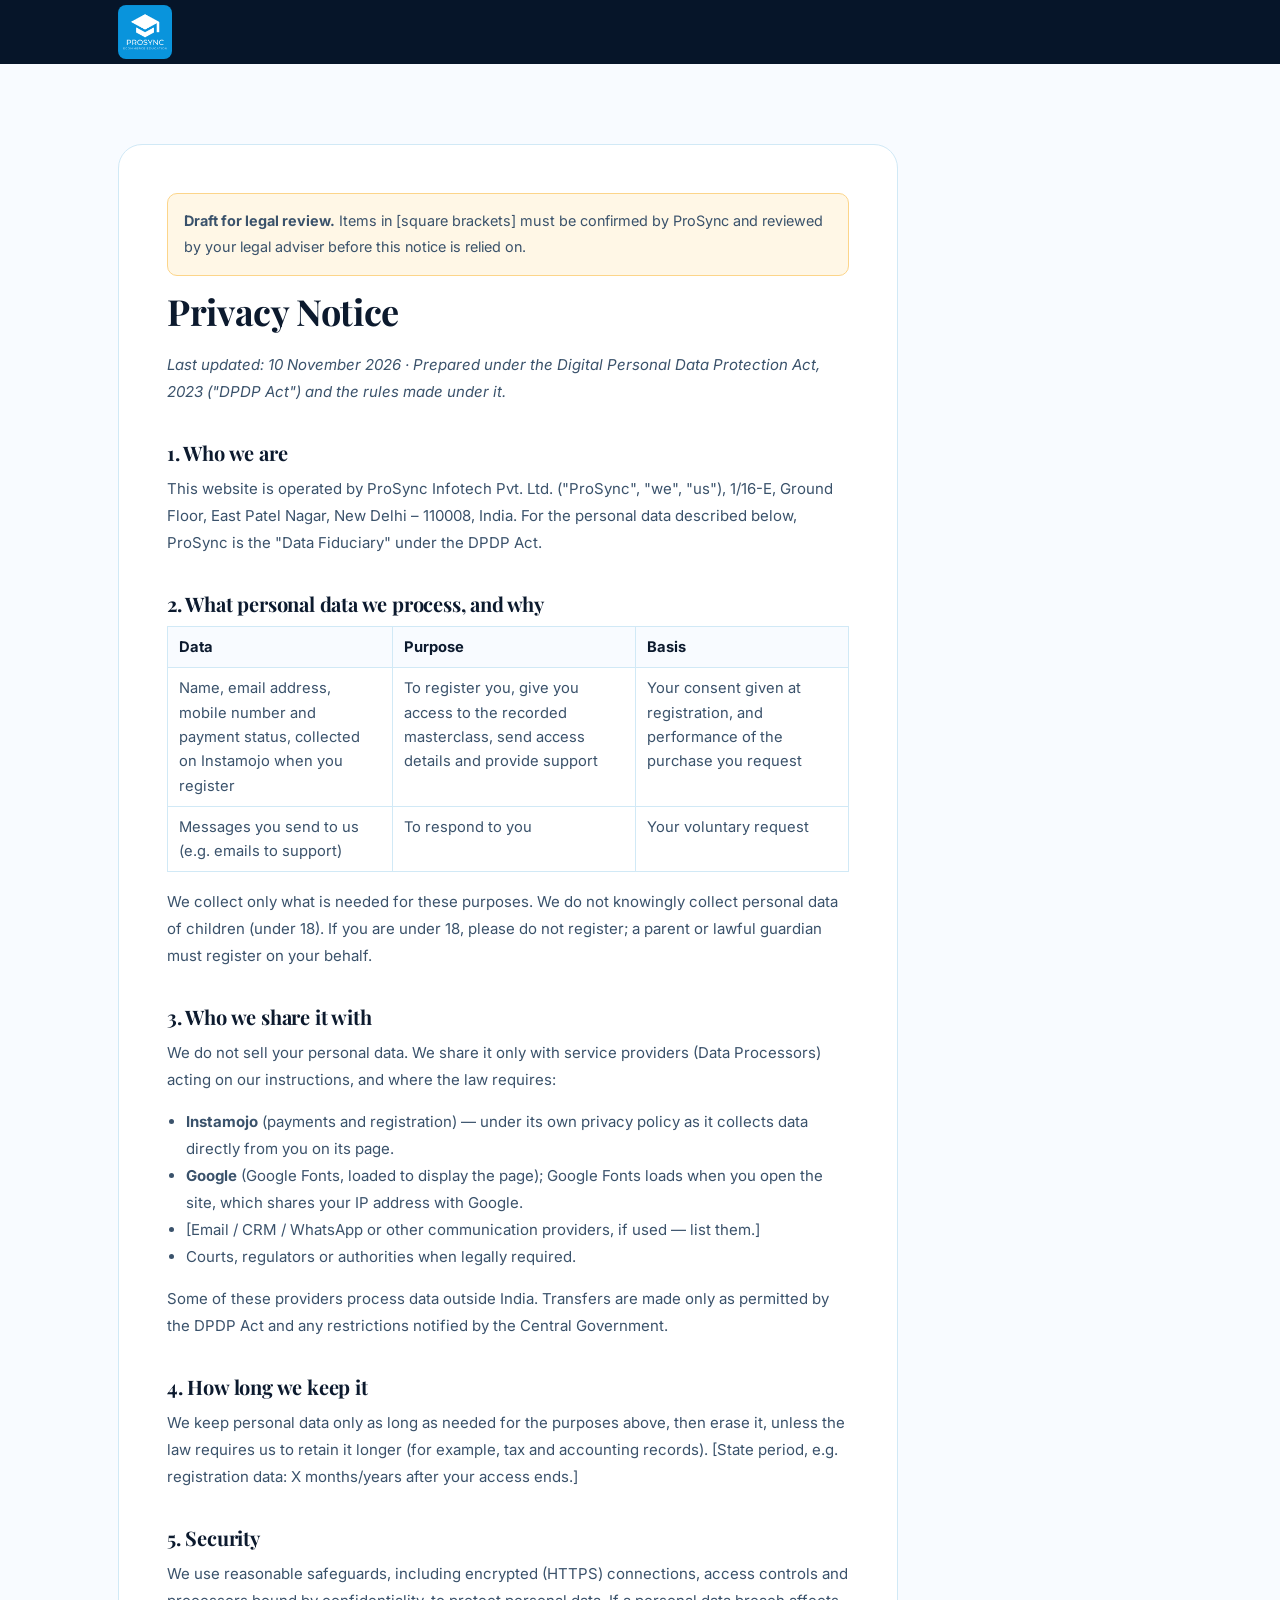
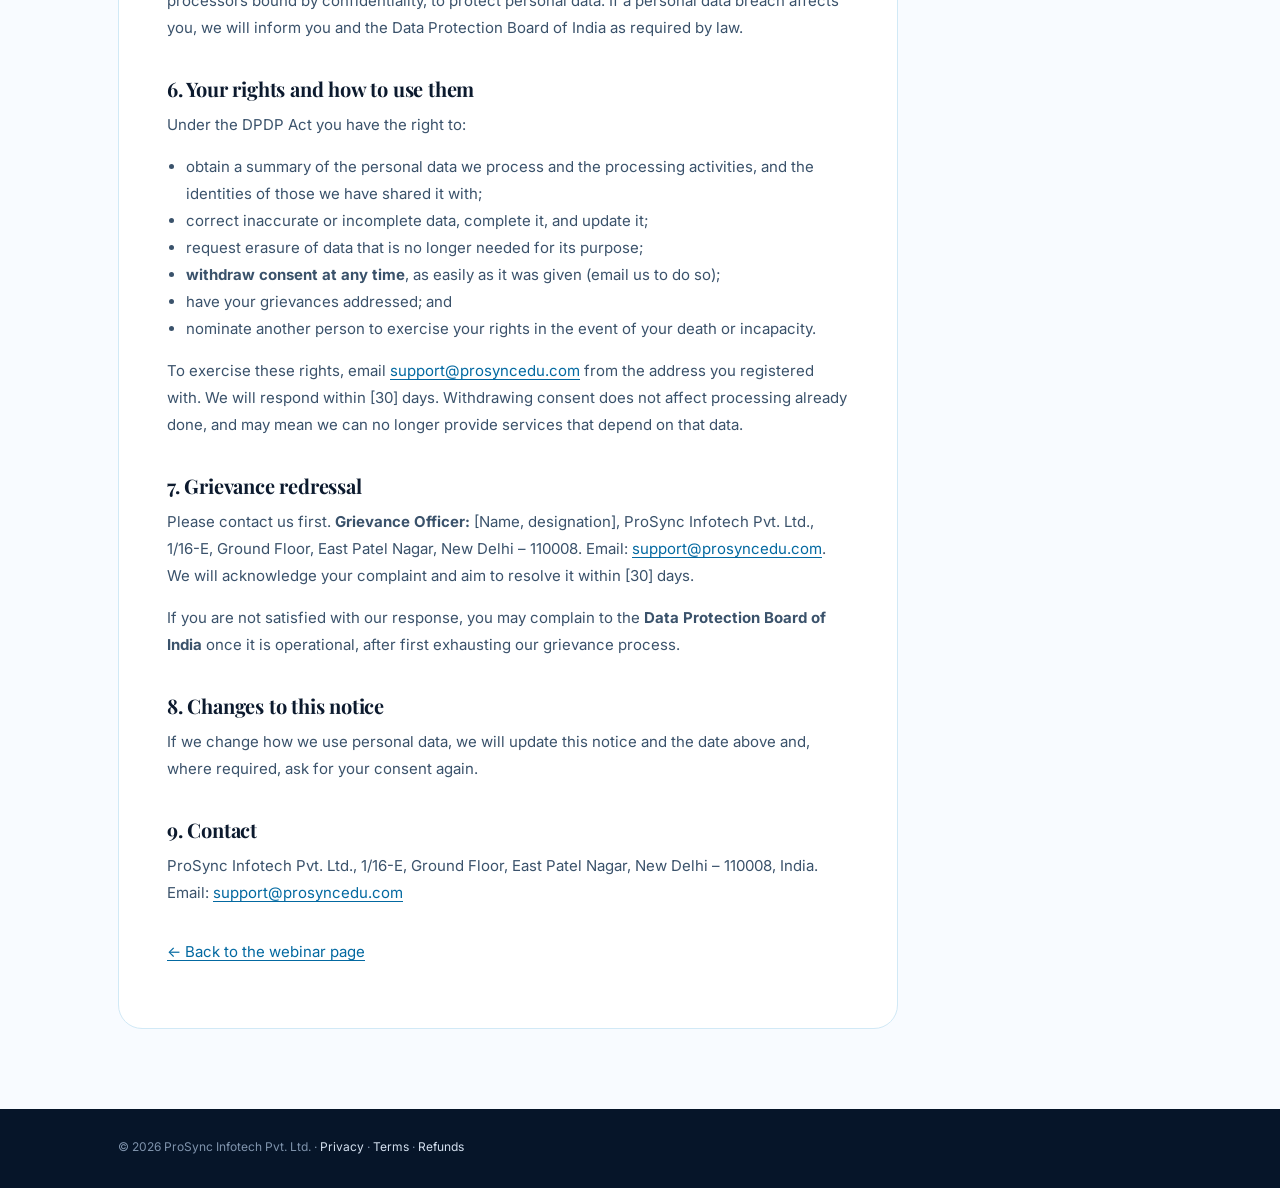
==== commit 0b1d26ee: "DPDP Changes" ====
--- a/privacy-policy.html
+++ b/privacy-policy.html
@@ -3,7 +3,7 @@
 <head>
   <meta charset="utf-8">
   <meta name="viewport" content="width=device-width, initial-scale=1">
-  <title>Privacy Policy | ProSync Infotech</title>
+  <title>Privacy Notice | ProSync Infotech</title>
   <meta name="description" content="Privacy Policy for ProSync Infotech's recorded e-commerce webinar.">
   <link rel="canonical" href="https://ecommerce-webinar.vercel.app/privacy-policy.html">
   <link rel="icon" type="image/png" sizes="32x32" href="assets/icons/favicon-32.png">
@@ -26,35 +26,61 @@
   <main class="page-main" id="main">
     <div class="container">
       <article class="legal">
-        <p class="note"><strong>Placeholder text.</strong> This is a starting structure only, not legal advice. Have it reviewed and completed by your legal adviser before publishing.</p>
-        <h1>Privacy Policy</h1>
-        <p><em>Last updated: [DATE]</em></p>
-        <h2>Who we are</h2>
-        <p>This website is operated by ProSync Infotech Pvt. Ltd. ("ProSync", "we"). [Add CIN / GSTIN if you wish to display them.]</p>
-        <h2>What we collect</h2>
+        <p class="note"><strong>Draft for legal review.</strong> Items in [square brackets] must be confirmed by ProSync and reviewed by your legal adviser before this notice is relied on.</p>
+        <h1>Privacy Notice</h1>
+        <p><em>Last updated: 10 November 2026 · Prepared under the Digital Personal Data Protection Act, 2023 ("DPDP Act") and the rules made under it.</em></p>
+
+        <h2 id="who">1. Who we are</h2>
+        <p>This website is operated by ProSync Infotech Pvt. Ltd. ("ProSync", "we", "us"), 1/16-E, Ground Floor, East Patel Nagar, New Delhi – 110008, India. For the personal data described below, ProSync is the "Data Fiduciary" under the DPDP Act.</p>
+
+        <h2 id="collect">2. What personal data we process, and why</h2>
+        <table>
+          <thead><tr><th>Data</th><th>Purpose</th><th>Basis</th></tr></thead>
+          <tbody>
+            <tr><td>Name, email address, mobile number and payment status, collected on Instamojo when you register</td><td>To register you, give you access to the recorded masterclass, send access details and provide support</td><td>Your consent given at registration, and performance of the purchase you request</td></tr>
+            <tr><td>Messages you send to us (e.g. emails to support)</td><td>To respond to you</td><td>Your voluntary request</td></tr>
+          </tbody>
+        </table>
+        <p>We collect only what is needed for these purposes. We do not knowingly collect personal data of children (under 18). If you are under 18, please do not register; a parent or lawful guardian must register on your behalf.</p>
+
+        <h2 id="sharing">3. Who we share it with</h2>
+        <p>We do not sell your personal data. We share it only with service providers (Data Processors) acting on our instructions, and where the law requires:</p>
         <ul>
-          <li>Details you submit in the registration form: full name, email address, mobile number and (optionally) business stage.</li>
-          <li>Your consent choices, including optional marketing consent.</li>
-          <li>Campaign information such as UTM parameters and ad click identifiers (e.g. fbclid).</li>
-          <li>If you accept cookies: analytics and advertising cookies from Google Analytics and Meta (Facebook/Instagram).</li>
+          <li><strong>Instamojo</strong> (payments and registration) — under its own privacy policy as it collects data directly from you on its page.</li>
+          <li><strong>Google</strong> (Google Fonts, loaded to display the page); Google Fonts loads when you open the site, which shares your IP address with Google.</li>
+          <li>[Email / CRM / WhatsApp or other communication providers, if used — list them.]</li>
+          <li>Courts, regulators or authorities when legally required.</li>
         </ul>
-        <h2>How we use it</h2>
+        <p>Some of these providers process data outside India. Transfers are made only as permitted by the DPDP Act and any restrictions notified by the Central Government.</p>
+
+        <h2 id="retention">4. How long we keep it</h2>
+        <p>We keep personal data only as long as needed for the purposes above, then erase it, unless the law requires us to retain it longer (for example, tax and accounting records). [State period, e.g. registration data: X months/years after your access ends.]</p>
+
+        <h2 id="security">5. Security</h2>
+        <p>We use reasonable safeguards, including encrypted (HTTPS) connections, access controls and processors bound by confidentiality, to protect personal data. If a personal data breach affects you, we will inform you and the Data Protection Board of India as required by law.</p>
+
+        <h2 id="rights">6. Your rights and how to use them</h2>
+        <p>Under the DPDP Act you have the right to:</p>
         <ul>
-          <li>To register you and give you access to the recorded webinar.</li>
-          <li>To contact you about your registration.</li>
-          <li>To send updates about our programs, only if you opted in.</li>
-          <li>To measure and improve our website and advertising, only if you accepted cookies.</li>
+          <li>obtain a summary of the personal data we process and the processing activities, and the identities of those we have shared it with;</li>
+          <li>correct inaccurate or incomplete data, complete it, and update it;</li>
+          <li>request erasure of data that is no longer needed for its purpose;</li>
+          <li><strong>withdraw consent at any time</strong>, as easily as it was given (email us to do so);</li>
+          <li>have your grievances addressed; and</li>
+          <li>nominate another person to exercise your rights in the event of your death or incapacity.</li>
         </ul>
-        <h2>Sharing</h2>
-        <p>[List processors, e.g. form/CRM provider, email provider, Meta, Google.] We do not sell your personal data.</p>
-        <h2>Retention</h2>
-        <p>[State how long registration data is kept.]</p>
-        <h2>Your rights</h2>
-        <p>You can ask to access, correct or delete your data, or withdraw consent, by writing to us. [Align with the Digital Personal Data Protection Act, 2023 and name a grievance officer if required.]</p>
-        <h2>Cookies</h2>
-        <p>You can accept or decline analytics/advertising cookies in the banner. To change your choice, clear this site's data in your browser.</p>
-        <h2>Contact</h2>
-        <p>ProSync Infotech Pvt. Ltd., 1/16-E, Ground Floor, East Patel Nagar, New Delhi – 110008, India.<br>Email: [support email] · Phone: [phone]</p>
+        <p>To exercise these rights, email <a href="mailto:support@prosyncedu.com">support@prosyncedu.com</a> from the address you registered with. We will respond within [30] days. Withdrawing consent does not affect processing already done, and may mean we can no longer provide services that depend on that data.</p>
+
+        <h2 id="grievance">7. Grievance redressal</h2>
+        <p>Please contact us first. <strong>Grievance Officer:</strong> [Name, designation], ProSync Infotech Pvt. Ltd., 1/16-E, Ground Floor, East Patel Nagar, New Delhi – 110008. Email: <a href="mailto:support@prosyncedu.com">support@prosyncedu.com</a>. We will acknowledge your complaint and aim to resolve it within [30] days.</p>
+        <p>If you are not satisfied with our response, you may complain to the <strong>Data Protection Board of India</strong> once it is operational, after first exhausting our grievance process.</p>
+
+
+        <h2 id="changes">8. Changes to this notice</h2>
+        <p>If we change how we use personal data, we will update this notice and the date above and, where required, ask for your consent again.</p>
+
+        <h2 id="contact">9. Contact</h2>
+        <p>ProSync Infotech Pvt. Ltd., 1/16-E, Ground Floor, East Patel Nagar, New Delhi – 110008, India.<br>Email: <a href="mailto:support@prosyncedu.com">support@prosyncedu.com</a></p>
         <p style="margin-top:2rem"><a href="index.html">← Back to the webinar page</a></p>
       </article>
     </div>
--- a/css/style.css
+++ b/css/style.css
@@ -893,19 +893,8 @@
   justify-content: center;
   margin-top: 28px;
 }
-.lineup-toggle {
-  gap: 10px;
-}
-.lineup-toggle__ic {
-  transform: rotate(90deg);
-  transition: transform 0.6s ease;
-}
-.lineup-toggle.is-open .lineup-toggle__ic {
-  transform: rotate(-90deg);
-}
 @media (prefers-reduced-motion: reduce) {
-  .lineup-more,
-  .lineup-toggle__ic {
+  .lineup-more {
     transition: none;
   }
 }
@@ -3256,3 +3245,81 @@
   .timeline.is-collapsed .tl-card p { font-size: 14px; line-height: 1.5; margin-bottom: 0.2rem; }
   .tl-more-wrap { margin-top: 0; }
 }
+
+/* ---------- Agenda "show more": slow open/close (same 1.1s motion as the module lineup) ---------- */
+.timeline__list {
+  transition: height 1.1s cubic-bezier(0.22, 0.61, 0.36, 1);
+}
+.timeline__line {
+  transition: bottom 1.1s cubic-bezier(0.22, 0.61, 0.36, 1);
+}
+.timeline .tl-card {
+  transition:
+    box-shadow 0.25s var(--ease),
+    transform 0.25s var(--ease),
+    padding 1.1s cubic-bezier(0.22, 0.61, 0.36, 1);
+}
+.js-reveal .timeline .tl-item[data-reveal] {
+  transition:
+    opacity 0.7s var(--ease),
+    transform 0.7s var(--ease),
+    margin-top 1.1s cubic-bezier(0.22, 0.61, 0.36, 1),
+    padding-bottom 1.1s cubic-bezier(0.22, 0.61, 0.36, 1);
+}
+.js-reveal .timeline .tl-item.tl-extra[data-reveal] {
+  transition:
+    opacity 1.1s ease,
+    transform 1.1s cubic-bezier(0.22, 0.61, 0.36, 1),
+    margin-top 1.1s cubic-bezier(0.22, 0.61, 0.36, 1),
+    padding-bottom 1.1s cubic-bezier(0.22, 0.61, 0.36, 1);
+}
+.timeline.is-collapsed .tl-extra {
+  opacity: 0 !important;
+  pointer-events: none;
+}
+.tl-measuring,
+.tl-measuring * {
+  transition: none !important;
+}
+@media (prefers-reduced-motion: reduce) {
+  .timeline__list,
+  .timeline__line,
+  .timeline .tl-card,
+  .js-reveal .timeline .tl-item[data-reveal] {
+    transition: none !important;
+  }
+}
+
+.speaker__social {
+  display: flex;
+  flex-wrap: wrap;
+  gap: 0.75rem;
+  align-items: center;
+}
+.cta-notice {
+  margin: 10px 0 0;
+  font-size: 12.5px;
+  line-height: 1.5;
+  opacity: 0.8;
+}
+.cta-notice a {
+  text-decoration: underline;
+}
+.legal table {
+  width: 100%;
+  border-collapse: collapse;
+  margin: 0.5rem 0 1rem;
+  font-size: 0.92rem;
+}
+.legal th,
+.legal td {
+  border: 1px solid var(--line);
+  padding: 0.5rem 0.7rem;
+  text-align: left;
+  vertical-align: top;
+  color: var(--muted);
+}
+.legal th {
+  background: var(--light);
+  color: var(--text);
+}
